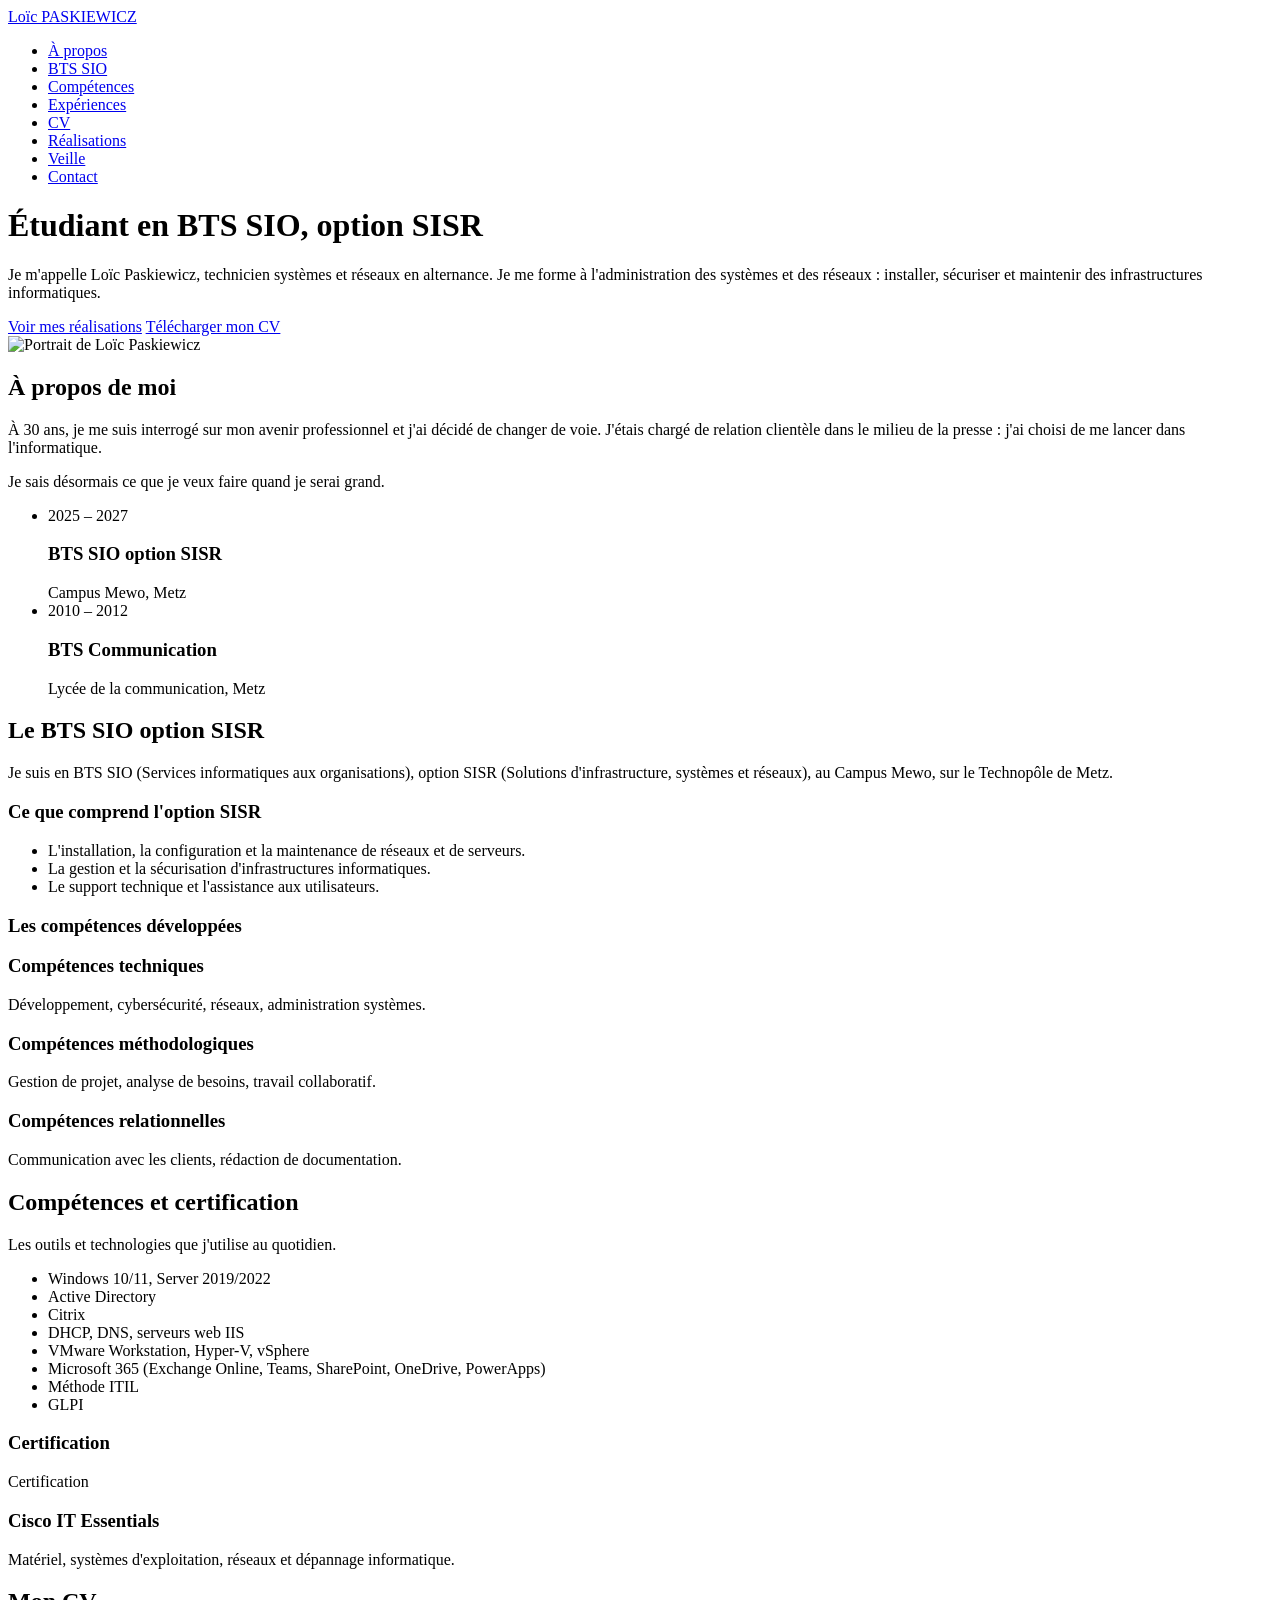
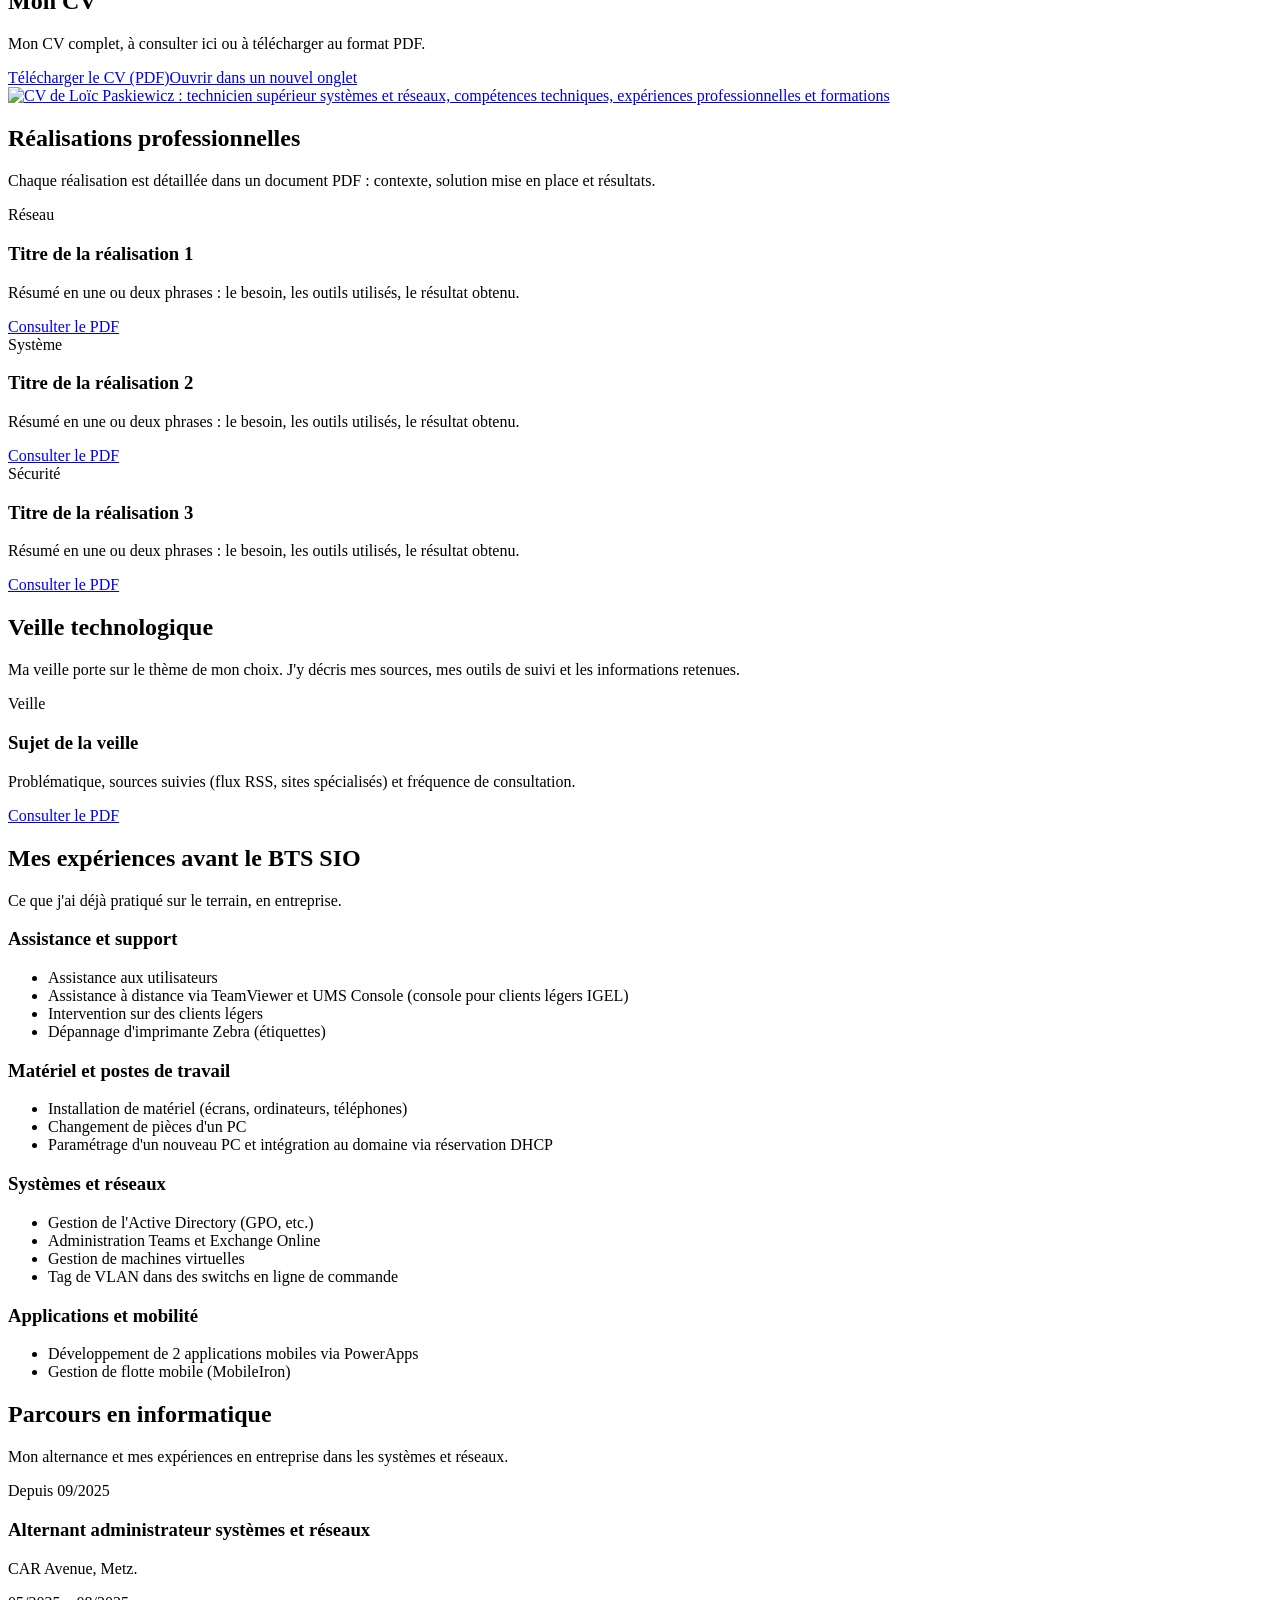
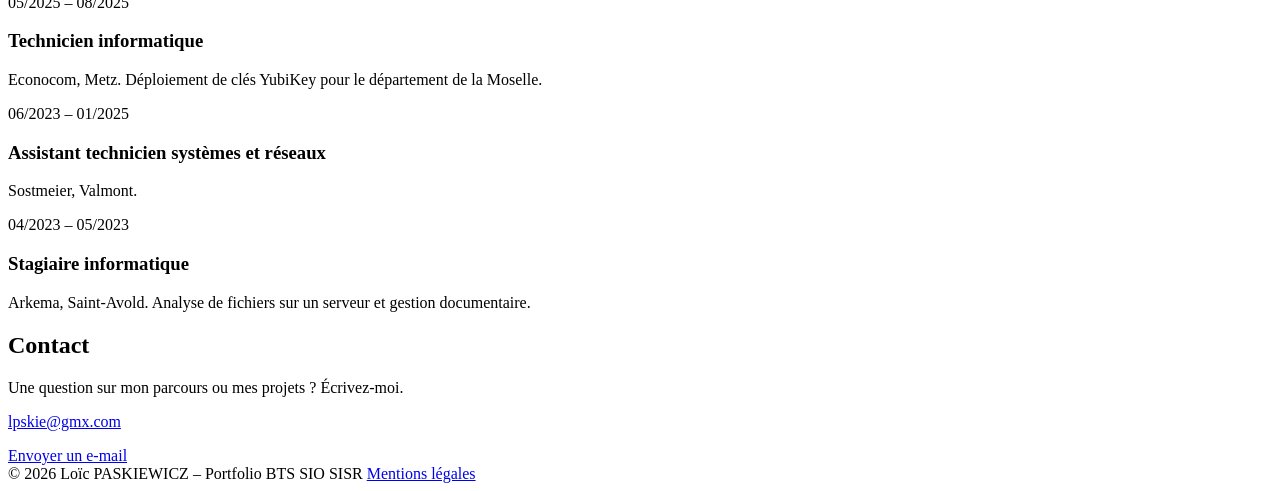
==== index.html @ e388e616 "Add files via upload" ====
<!DOCTYPE html>
<html lang="fr">
<head>
<meta charset="utf-8">
<meta name="viewport" content="width=device-width, initial-scale=1">
<title>Loïc PASKIEWICZ – Portfolio BTS SIO option SISR</title>
<meta name="description" content="Portfolio de Loïc PASKIEWICZ, étudiant en BTS SIO option SISR : réalisations, veille technologique et stages.">
<link rel="stylesheet" href="style.css">
</head>
<body>
<header>
  <div class="wrap">
    <a class="brand" href="#accueil">Loïc PASKIEWICZ</a>
    <nav aria-label="Navigation principale">
      <ul>
        <li><a href="#apropos">À propos</a></li>
        <li><a href="#bts">BTS SIO</a></li>
        <li><a href="#competences">Compétences</a></li>
        <li><a href="#avant-bts">Expériences</a></li>
        <li><a href="#cv">CV</a></li>
        <li><a href="#realisations">Réalisations</a></li>
        <li><a href="#veille">Veille</a></li>
        
        <li><a href="#contact">Contact</a></li>
      </ul>
    </nav>
  </div>
</header>

<main>
<div class="hero" id="accueil">
  <div class="wrap">
    <div>
      <h1>Étudiant en BTS SIO, option SISR</h1>
      <p class="lead">Je m'appelle Loïc Paskiewicz, technicien systèmes et réseaux en alternance. Je me forme à l'administration des systèmes et des réseaux : installer, sécuriser et maintenir des infrastructures informatiques.</p>
      <div class="btns">
        <a class="btn" href="#realisations">Voir mes réalisations</a>
        <a class="btn alt" href="docs/cv.pdf" download>Télécharger mon CV</a>
      </div>
    </div>
    <img class="photo" src="img/photo.jpg" alt="Portrait de Loïc Paskiewicz" width="700" height="620">
  </div>
</div>

<section id="apropos">
  <div class="wrap">
    <h2>À propos de moi</h2>
    <div class="about">
      <p class="prose">À 30 ans, je me suis interrogé sur mon avenir professionnel et j'ai décidé de changer de voie. J'étais chargé de relation clientèle dans le milieu de la presse : j'ai choisi de me lancer dans l'informatique.</p>
      <p class="prose">Je sais désormais ce que je veux faire quand je serai grand.</p>
    </div>
    <ul class="timeline">
      <li><time>2025 – 2027</time><h3>BTS SIO option SISR</h3>Campus Mewo, Metz</li>
      <li><time>2010 – 2012</time><h3>BTS Communication</h3>Lycée de la communication, Metz</li>
    </ul>
  </div>
</section>

<section id="bts">
  <div class="wrap">
    <h2>Le BTS SIO option SISR</h2>
    <p class="intro">Je suis en BTS SIO (Services informatiques aux organisations), option SISR (Solutions d'infrastructure, systèmes et réseaux), au Campus Mewo, sur le Technopôle de Metz.</p>
    <h3 class="sub">Ce que comprend l'option SISR</h3>
    <ul class="checks">
      <li>L'installation, la configuration et la maintenance de réseaux et de serveurs.</li>
      <li>La gestion et la sécurisation d'infrastructures informatiques.</li>
      <li>Le support technique et l'assistance aux utilisateurs.</li>
    </ul>
    <h3 class="sub">Les compétences développées</h3>
    <div class="grid">
      <article class="card"><h3>Compétences techniques</h3><p>Développement, cybersécurité, réseaux, administration systèmes.</p></article>
      <article class="card"><h3>Compétences méthodologiques</h3><p>Gestion de projet, analyse de besoins, travail collaboratif.</p></article>
      <article class="card"><h3>Compétences relationnelles</h3><p>Communication avec les clients, rédaction de documentation.</p></article>
    </div>
  </div>
</section>

<section id="competences">
  <div class="wrap">
    <h2>Compétences et certification</h2>
    <p class="intro">Les outils et technologies que j'utilise au quotidien.</p>
    <ul class="skills">
      <li>Windows 10/11, Server 2019/2022</li>
      <li>Active Directory</li>
      <li>Citrix</li>
      <li>DHCP, DNS, serveurs web IIS</li>
      <li>VMware Workstation, Hyper-V, vSphere</li>
      <li>Microsoft 365 (Exchange Online, Teams, SharePoint, OneDrive, PowerApps)</li>
      <li>Méthode ITIL</li>
      <li>GLPI</li>
    </ul>
    <h3 class="sub">Certification</h3>
    <div class="grid"><article class="card"><span class="tag">Certification</span><h3>Cisco IT Essentials</h3><p>Matériel, systèmes d'exploitation, réseaux et dépannage informatique.</p></article></div>
  </div>
</section>

<section id="cv">
  <div class="wrap">
    <h2>Mon CV</h2>
    <p class="intro">Mon CV complet, à consulter ici ou à télécharger au format PDF.</p>
    <div class="btns cvbtn"><a class="btn" href="docs/cv.pdf" download>Télécharger le CV (PDF)</a><a class="btn alt" href="docs/cv.pdf" target="_blank" rel="noopener">Ouvrir dans un nouvel onglet</a></div>
    <a href="docs/cv.pdf" target="_blank" rel="noopener"><img class="cv" src="img/cv.png" alt="CV de Loïc Paskiewicz : technicien supérieur systèmes et réseaux, compétences techniques, expériences professionnelles et formations" width="1075" height="1520" loading="lazy"></a>
  </div>
</section>

<section id="realisations">
  <div class="wrap">
    <h2>Réalisations professionnelles</h2>
    <p class="intro">Chaque réalisation est détaillée dans un document PDF : contexte, solution mise en place et résultats.</p>
    <div class="grid">
      <!-- Dupliquez un bloc <article> par PDF. Placez le fichier dans le dossier docs/ -->
      <article class="card">
        <span class="tag">Réseau</span>
        <h3>Titre de la réalisation 1</h3>
        <p>Résumé en une ou deux phrases : le besoin, les outils utilisés, le résultat obtenu.</p>
        <a class="more" href="docs/realisation-1.pdf">Consulter le PDF</a>
      </article>
      <article class="card">
        <span class="tag">Système</span>
        <h3>Titre de la réalisation 2</h3>
        <p>Résumé en une ou deux phrases : le besoin, les outils utilisés, le résultat obtenu.</p>
        <a class="more" href="docs/realisation-2.pdf">Consulter le PDF</a>
      </article>
      <article class="card">
        <span class="tag">Sécurité</span>
        <h3>Titre de la réalisation 3</h3>
        <p>Résumé en une ou deux phrases : le besoin, les outils utilisés, le résultat obtenu.</p>
        <a class="more" href="docs/realisation-3.pdf">Consulter le PDF</a>
      </article>
    </div>
  </div>
</section>

<section id="veille">
  <div class="wrap">
    <h2>Veille technologique</h2>
    <p class="intro">Ma veille porte sur le thème de mon choix. J'y décris mes sources, mes outils de suivi et les informations retenues.</p>
    <div class="grid">
      <article class="card">
        <span class="tag">Veille</span>
        <h3>Sujet de la veille</h3>
        <p>Problématique, sources suivies (flux RSS, sites spécialisés) et fréquence de consultation.</p>
        <a class="more" href="docs/veille.pdf">Consulter le PDF</a>
      </article>
    </div>
  </div>
</section>

<section id="avant-bts">
  <div class="wrap">
    <h2>Mes expériences avant le BTS SIO</h2>
    <p class="intro">Ce que j'ai déjà pratiqué sur le terrain, en entreprise.</p>
    <div class="grid">
      <article class="card"><h3>Assistance et support</h3><ul class="plain">
        <li>Assistance aux utilisateurs</li>
        <li>Assistance à distance via TeamViewer et UMS Console (console pour clients légers IGEL)</li>
        <li>Intervention sur des clients légers</li>
        <li>Dépannage d'imprimante Zebra (étiquettes)</li></ul></article>
      <article class="card"><h3>Matériel et postes de travail</h3><ul class="plain">
        <li>Installation de matériel (écrans, ordinateurs, téléphones)</li>
        <li>Changement de pièces d'un PC</li>
        <li>Paramétrage d'un nouveau PC et intégration au domaine via réservation DHCP</li></ul></article>
      <article class="card"><h3>Systèmes et réseaux</h3><ul class="plain">
        <li>Gestion de l'Active Directory (GPO, etc.)</li>
        <li>Administration Teams et Exchange Online</li>
        <li>Gestion de machines virtuelles</li>
        <li>Tag de VLAN dans des switchs en ligne de commande</li></ul></article>
      <article class="card"><h3>Applications et mobilité</h3><ul class="plain">
        <li>Développement de 2 applications mobiles via PowerApps</li>
        <li>Gestion de flotte mobile (MobileIron)</li></ul></article>
    </div>
  </div>
</section>

<section id="stages">
  <div class="wrap">
    <h2>Parcours en informatique</h2>
    <p class="intro">Mon alternance et mes expériences en entreprise dans les systèmes et réseaux.</p>
    <div class="grid">
      <article class="card"><span class="tag">Depuis 09/2025</span><h3>Alternant administrateur systèmes et réseaux</h3><p>CAR Avenue, Metz.</p></article>
      <article class="card"><span class="tag">05/2025 – 08/2025</span><h3>Technicien informatique</h3><p>Econocom, Metz. Déploiement de clés YubiKey pour le département de la Moselle.</p></article>
      <article class="card"><span class="tag">06/2023 – 01/2025</span><h3>Assistant technicien systèmes et réseaux</h3><p>Sostmeier, Valmont.</p></article>
      <article class="card"><span class="tag">04/2023 – 05/2023</span><h3>Stagiaire informatique</h3><p>Arkema, Saint-Avold. Analyse de fichiers sur un serveur et gestion documentaire.</p></article>
    </div>
  </div>
</section>

<section id="contact">
  <div class="wrap">
    <h2>Contact</h2>
    <p class="intro">Une question sur mon parcours ou mes projets ? Écrivez-moi.</p>
    <p class="mail"><a href="mailto:lpskie@gmx.com">lpskie@gmx.com</a></p>
    <div class="btns">
      <a class="btn" href="mailto:lpskie@gmx.com?subject=Contact%20depuis%20votre%20portfolio">Envoyer un e-mail</a>
    </div>
  </div>
</section>
</main>

<footer>
  <div class="wrap">
    <span>© 2026 Loïc PASKIEWICZ – Portfolio BTS SIO SISR</span>
    <a href="mentions-legales.html">Mentions légales</a>
  </div>
</footer>
</body>
</html>
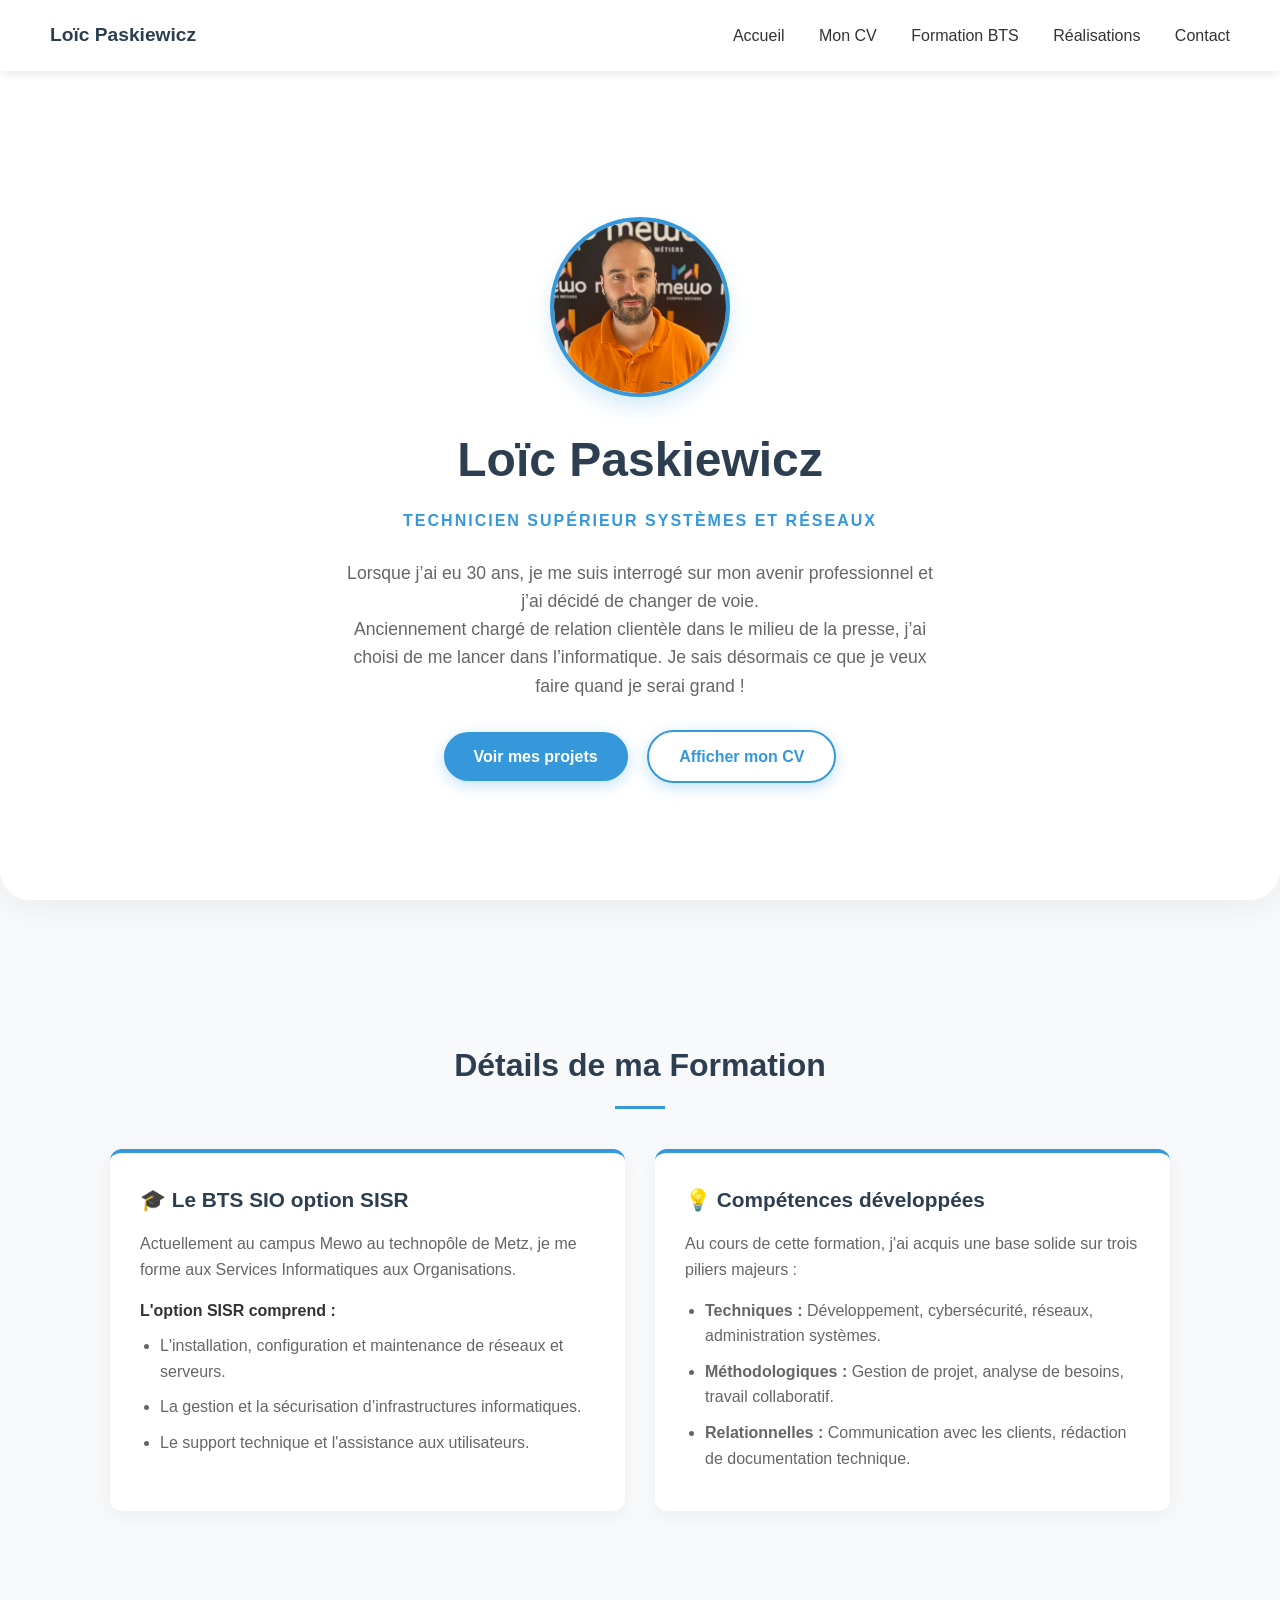
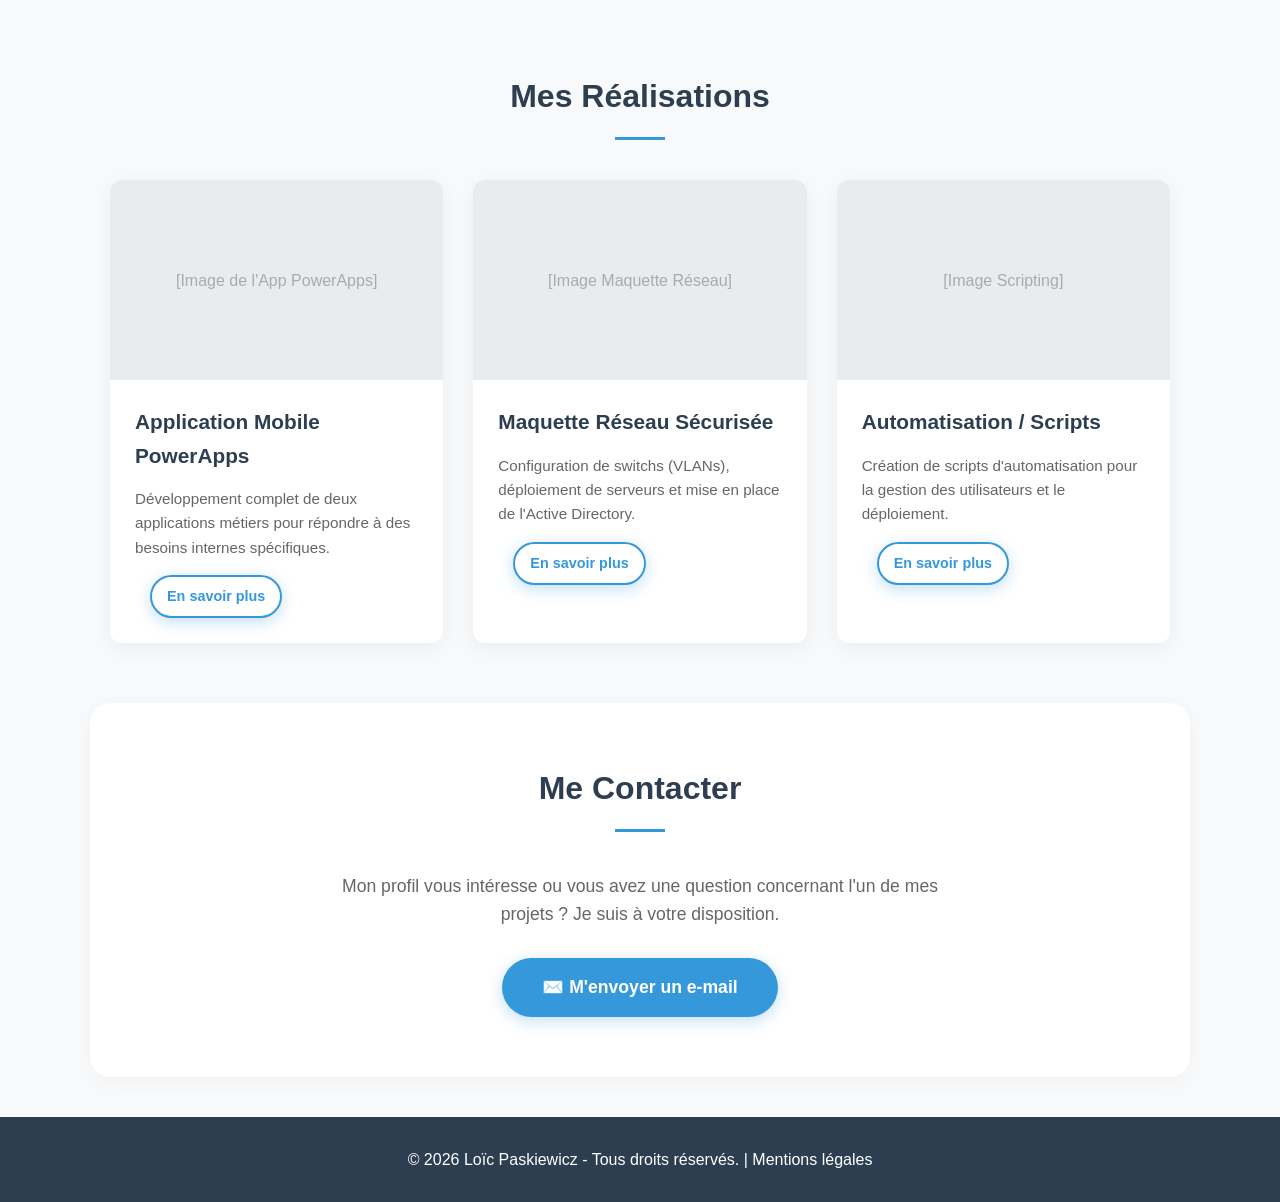
==== commit 8c183718: "Add files via upload" ====
--- a/index.html
+++ b/index.html
@@ -1,207 +1,199 @@
-<!DOCTYPE html>
-<html lang="fr">
-<head>
-<meta charset="utf-8">
-<meta name="viewport" content="width=device-width, initial-scale=1">
-<title>Loïc PASKIEWICZ – Portfolio BTS SIO option SISR</title>
-<meta name="description" content="Portfolio de Loïc PASKIEWICZ, étudiant en BTS SIO option SISR : réalisations, veille technologique et stages.">
-<link rel="stylesheet" href="style.css">
-</head>
-<body>
-<header>
-  <div class="wrap">
-    <a class="brand" href="#accueil">Loïc PASKIEWICZ</a>
-    <nav aria-label="Navigation principale">
-      <ul>
-        <li><a href="#apropos">À propos</a></li>
-        <li><a href="#bts">BTS SIO</a></li>
-        <li><a href="#competences">Compétences</a></li>
-        <li><a href="#avant-bts">Expériences</a></li>
-        <li><a href="#cv">CV</a></li>
-        <li><a href="#realisations">Réalisations</a></li>
-        <li><a href="#veille">Veille</a></li>
-        
-        <li><a href="#contact">Contact</a></li>
-      </ul>
-    </nav>
-  </div>
-</header>
-
-<main>
-<div class="hero" id="accueil">
-  <div class="wrap">
-    <div>
-      <h1>Étudiant en BTS SIO, option SISR</h1>
-      <p class="lead">Je m'appelle Loïc Paskiewicz, technicien systèmes et réseaux en alternance. Je me forme à l'administration des systèmes et des réseaux : installer, sécuriser et maintenir des infrastructures informatiques.</p>
-      <div class="btns">
-        <a class="btn" href="#realisations">Voir mes réalisations</a>
-        <a class="btn alt" href="docs/cv.pdf" download>Télécharger mon CV</a>
-      </div>
-    </div>
-    <img class="photo" src="img/photo.jpg" alt="Portrait de Loïc Paskiewicz" width="700" height="620">
-  </div>
-</div>
-
-<section id="apropos">
-  <div class="wrap">
-    <h2>À propos de moi</h2>
-    <div class="about">
-      <p class="prose">À 30 ans, je me suis interrogé sur mon avenir professionnel et j'ai décidé de changer de voie. J'étais chargé de relation clientèle dans le milieu de la presse : j'ai choisi de me lancer dans l'informatique.</p>
-      <p class="prose">Je sais désormais ce que je veux faire quand je serai grand.</p>
-    </div>
-    <ul class="timeline">
-      <li><time>2025 – 2027</time><h3>BTS SIO option SISR</h3>Campus Mewo, Metz</li>
-      <li><time>2010 – 2012</time><h3>BTS Communication</h3>Lycée de la communication, Metz</li>
-    </ul>
-  </div>
-</section>
-
-<section id="bts">
-  <div class="wrap">
-    <h2>Le BTS SIO option SISR</h2>
-    <p class="intro">Je suis en BTS SIO (Services informatiques aux organisations), option SISR (Solutions d'infrastructure, systèmes et réseaux), au Campus Mewo, sur le Technopôle de Metz.</p>
-    <h3 class="sub">Ce que comprend l'option SISR</h3>
-    <ul class="checks">
-      <li>L'installation, la configuration et la maintenance de réseaux et de serveurs.</li>
-      <li>La gestion et la sécurisation d'infrastructures informatiques.</li>
-      <li>Le support technique et l'assistance aux utilisateurs.</li>
-    </ul>
-    <h3 class="sub">Les compétences développées</h3>
-    <div class="grid">
-      <article class="card"><h3>Compétences techniques</h3><p>Développement, cybersécurité, réseaux, administration systèmes.</p></article>
-      <article class="card"><h3>Compétences méthodologiques</h3><p>Gestion de projet, analyse de besoins, travail collaboratif.</p></article>
-      <article class="card"><h3>Compétences relationnelles</h3><p>Communication avec les clients, rédaction de documentation.</p></article>
-    </div>
-  </div>
-</section>
-
-<section id="competences">
-  <div class="wrap">
-    <h2>Compétences et certification</h2>
-    <p class="intro">Les outils et technologies que j'utilise au quotidien.</p>
-    <ul class="skills">
-      <li>Windows 10/11, Server 2019/2022</li>
-      <li>Active Directory</li>
-      <li>Citrix</li>
-      <li>DHCP, DNS, serveurs web IIS</li>
-      <li>VMware Workstation, Hyper-V, vSphere</li>
-      <li>Microsoft 365 (Exchange Online, Teams, SharePoint, OneDrive, PowerApps)</li>
-      <li>Méthode ITIL</li>
-      <li>GLPI</li>
-    </ul>
-    <h3 class="sub">Certification</h3>
-    <div class="grid"><article class="card"><span class="tag">Certification</span><h3>Cisco IT Essentials</h3><p>Matériel, systèmes d'exploitation, réseaux et dépannage informatique.</p></article></div>
-  </div>
-</section>
-
-<section id="cv">
-  <div class="wrap">
-    <h2>Mon CV</h2>
-    <p class="intro">Mon CV complet, à consulter ici ou à télécharger au format PDF.</p>
-    <div class="btns cvbtn"><a class="btn" href="docs/cv.pdf" download>Télécharger le CV (PDF)</a><a class="btn alt" href="docs/cv.pdf" target="_blank" rel="noopener">Ouvrir dans un nouvel onglet</a></div>
-    <a href="docs/cv.pdf" target="_blank" rel="noopener"><img class="cv" src="img/cv.png" alt="CV de Loïc Paskiewicz : technicien supérieur systèmes et réseaux, compétences techniques, expériences professionnelles et formations" width="1075" height="1520" loading="lazy"></a>
-  </div>
-</section>
-
-<section id="realisations">
-  <div class="wrap">
-    <h2>Réalisations professionnelles</h2>
-    <p class="intro">Chaque réalisation est détaillée dans un document PDF : contexte, solution mise en place et résultats.</p>
-    <div class="grid">
-      <!-- Dupliquez un bloc <article> par PDF. Placez le fichier dans le dossier docs/ -->
-      <article class="card">
-        <span class="tag">Réseau</span>
-        <h3>Titre de la réalisation 1</h3>
-        <p>Résumé en une ou deux phrases : le besoin, les outils utilisés, le résultat obtenu.</p>
-        <a class="more" href="docs/realisation-1.pdf">Consulter le PDF</a>
-      </article>
-      <article class="card">
-        <span class="tag">Système</span>
-        <h3>Titre de la réalisation 2</h3>
-        <p>Résumé en une ou deux phrases : le besoin, les outils utilisés, le résultat obtenu.</p>
-        <a class="more" href="docs/realisation-2.pdf">Consulter le PDF</a>
-      </article>
-      <article class="card">
-        <span class="tag">Sécurité</span>
-        <h3>Titre de la réalisation 3</h3>
-        <p>Résumé en une ou deux phrases : le besoin, les outils utilisés, le résultat obtenu.</p>
-        <a class="more" href="docs/realisation-3.pdf">Consulter le PDF</a>
-      </article>
-    </div>
-  </div>
-</section>
-
-<section id="veille">
-  <div class="wrap">
-    <h2>Veille technologique</h2>
-    <p class="intro">Ma veille porte sur le thème de mon choix. J'y décris mes sources, mes outils de suivi et les informations retenues.</p>
-    <div class="grid">
-      <article class="card">
-        <span class="tag">Veille</span>
-        <h3>Sujet de la veille</h3>
-        <p>Problématique, sources suivies (flux RSS, sites spécialisés) et fréquence de consultation.</p>
-        <a class="more" href="docs/veille.pdf">Consulter le PDF</a>
-      </article>
-    </div>
-  </div>
-</section>
-
-<section id="avant-bts">
-  <div class="wrap">
-    <h2>Mes expériences avant le BTS SIO</h2>
-    <p class="intro">Ce que j'ai déjà pratiqué sur le terrain, en entreprise.</p>
-    <div class="grid">
-      <article class="card"><h3>Assistance et support</h3><ul class="plain">
-        <li>Assistance aux utilisateurs</li>
-        <li>Assistance à distance via TeamViewer et UMS Console (console pour clients légers IGEL)</li>
-        <li>Intervention sur des clients légers</li>
-        <li>Dépannage d'imprimante Zebra (étiquettes)</li></ul></article>
-      <article class="card"><h3>Matériel et postes de travail</h3><ul class="plain">
-        <li>Installation de matériel (écrans, ordinateurs, téléphones)</li>
-        <li>Changement de pièces d'un PC</li>
-        <li>Paramétrage d'un nouveau PC et intégration au domaine via réservation DHCP</li></ul></article>
-      <article class="card"><h3>Systèmes et réseaux</h3><ul class="plain">
-        <li>Gestion de l'Active Directory (GPO, etc.)</li>
-        <li>Administration Teams et Exchange Online</li>
-        <li>Gestion de machines virtuelles</li>
-        <li>Tag de VLAN dans des switchs en ligne de commande</li></ul></article>
-      <article class="card"><h3>Applications et mobilité</h3><ul class="plain">
-        <li>Développement de 2 applications mobiles via PowerApps</li>
-        <li>Gestion de flotte mobile (MobileIron)</li></ul></article>
-    </div>
-  </div>
-</section>
-
-<section id="stages">
-  <div class="wrap">
-    <h2>Parcours en informatique</h2>
-    <p class="intro">Mon alternance et mes expériences en entreprise dans les systèmes et réseaux.</p>
-    <div class="grid">
-      <article class="card"><span class="tag">Depuis 09/2025</span><h3>Alternant administrateur systèmes et réseaux</h3><p>CAR Avenue, Metz.</p></article>
-      <article class="card"><span class="tag">05/2025 – 08/2025</span><h3>Technicien informatique</h3><p>Econocom, Metz. Déploiement de clés YubiKey pour le département de la Moselle.</p></article>
-      <article class="card"><span class="tag">06/2023 – 01/2025</span><h3>Assistant technicien systèmes et réseaux</h3><p>Sostmeier, Valmont.</p></article>
-      <article class="card"><span class="tag">04/2023 – 05/2023</span><h3>Stagiaire informatique</h3><p>Arkema, Saint-Avold. Analyse de fichiers sur un serveur et gestion documentaire.</p></article>
-    </div>
-  </div>
-</section>
-
-<section id="contact">
-  <div class="wrap">
-    <h2>Contact</h2>
-    <p class="intro">Une question sur mon parcours ou mes projets ? Écrivez-moi.</p>
-    <p class="mail"><a href="mailto:lpskie@gmx.com">lpskie@gmx.com</a></p>
-    <div class="btns">
-      <a class="btn" href="mailto:lpskie@gmx.com?subject=Contact%20depuis%20votre%20portfolio">Envoyer un e-mail</a>
-    </div>
-  </div>
-</section>
-</main>
-
-<footer>
-  <div class="wrap">
-    <span>© 2026 Loïc PASKIEWICZ – Portfolio BTS SIO SISR</span>
-    <a href="mentions-legales.html">Mentions légales</a>
-  </div>
-</footer>
-</body>
-</html>
+<!DOCTYPE html>
+<html lang="fr">
+<head>
+    <meta charset="UTF-8">
+    <meta name="viewport" content="width=device-width, initial-scale=1.0">
+    <title>Portfolio - Loïc Paskiewicz | BTS SIO SISR</title>
+    <style>
+        :root {
+            --primary-color: #2c3e50;
+            --accent-color: #3498db;
+            --accent-hover: #2980b9;
+            --bg-color: #f8f9fa;
+            --section-bg: #ffffff;
+            --text-color: #333333;
+            --text-light: #666666;
+        }
+
+        * {
+            margin: 0;
+            padding: 0;
+            box-sizing: border-box;
+            scroll-behavior: smooth;
+        }
+
+        body {
+            font-family: 'Segoe UI', Tahoma, Geneva, Verdana, sans-serif;
+            background-color: var(--bg-color);
+            color: var(--text-color);
+            line-height: 1.6;
+        }
+
+        /* Navigation */
+        nav {
+            background-color: white;
+            box-shadow: 0 2px 10px rgba(0,0,0,0.1);
+            position: fixed;
+            width: 100%;
+            top: 0;
+            z-index: 1000;
+            display: flex;
+            justify-content: space-between;
+            padding: 20px 50px;
+            align-items: center;
+        }
+
+        .logo { font-weight: bold; font-size: 1.2rem; color: var(--primary-color); }
+        .nav-links a { text-decoration: none; color: var(--text-color); margin-left: 30px; font-weight: 500; transition: color 0.3s; }
+        .nav-links a:hover { color: var(--accent-color); }
+
+        /* Sections */
+        section { padding: 100px 20px 60px; max-width: 1100px; margin: 0 auto; }
+        .section-title { color: var(--primary-color); font-size: 2rem; text-align: center; margin-bottom: 40px; position: relative; }
+        .section-title::after { content: ''; display: block; width: 50px; height: 3px; background: var(--accent-color); margin: 15px auto 0; }
+
+        /* Hero */
+        .hero { display: flex; align-items: center; justify-content: center; min-height: 100vh; text-align: center; flex-direction: column; background-color: var(--section-bg); border-radius: 0 0 30px 30px; box-shadow: 0 10px 30px rgba(0,0,0,0.05); margin-bottom: 40px; padding-top: 100px; }
+        .profile-photo { width: 180px; height: 180px; border-radius: 50%; object-fit: cover; border: 4px solid var(--accent-color); box-shadow: 0 10px 20px rgba(52, 152, 219, 0.2); margin-bottom: 25px; }
+        .hero h1 { font-size: 3rem; color: var(--primary-color); margin-bottom: 10px; }
+        .hero-subtitle { color: var(--accent-color); font-weight: bold; text-transform: uppercase; letter-spacing: 2px; margin-bottom: 25px; }
+        .intro-text { max-width: 600px; color: var(--text-light); font-size: 1.1rem; margin-bottom: 30px; }
+
+        /* Boutons */
+        .btn { display: inline-block; background-color: var(--accent-color); color: white; padding: 12px 30px; text-decoration: none; border-radius: 50px; font-weight: bold; transition: all 0.3s ease; box-shadow: 0 4px 15px rgba(52, 152, 219, 0.3); border: none; cursor: pointer; }
+        .btn:hover { background-color: var(--accent-hover); transform: translateY(-2px); }
+        .btn-outline { background-color: transparent; color: var(--accent-color); border: 2px solid var(--accent-color); margin-left: 15px; }
+        .btn-outline:hover { background-color: var(--accent-color); color: white; }
+        .btn-large { padding: 15px 40px; font-size: 1.1rem; }
+
+        /* Grilles & Cartes */
+        .info-grid, .projects-grid { display: grid; grid-template-columns: repeat(auto-fit, minmax(300px, 1fr)); gap: 30px; }
+        .card, .project-card { background: white; padding: 30px; border-radius: 12px; box-shadow: 0 5px 20px rgba(0,0,0,0.05); }
+        .card { border-top: 4px solid var(--accent-color); }
+        .card h3, .project-content h4 { color: var(--primary-color); margin-bottom: 15px; font-size: 1.3rem; }
+        .card ul { padding-left: 20px; color: var(--text-light); }
+        .card li { margin-bottom: 10px; }
+        .project-card { padding: 0; overflow: hidden; transition: transform 0.3s; }
+        .project-card:hover { transform: translateY(-5px); }
+        .project-img { width: 100%; height: 200px; background-color: #e9ecef; display: flex; align-items: center; justify-content: center; color: #aaa; }
+        .project-content { padding: 25px; }
+        .project-content p { color: var(--text-light); font-size: 0.95rem; margin-bottom: 15px; }
+
+        /* Contact Section */
+        #contact {
+            text-align: center;
+            background-color: var(--section-bg);
+            border-radius: 20px;
+            box-shadow: 0 5px 20px rgba(0,0,0,0.03);
+            margin-bottom: 40px;
+            padding: 60px 20px;
+        }
+
+        footer { background-color: var(--primary-color); color: white; text-align: center; padding: 30px 20px; margin-top: 20px; }
+
+        @media (max-width: 768px) {
+            nav { flex-direction: column; padding: 15px; }
+            .nav-links { margin-top: 15px; display: flex; flex-wrap: wrap; justify-content: center; gap: 10px; }
+            .nav-links a { margin: 0 5px; font-size: 0.9rem; }
+            .hero h1 { font-size: 2.2rem; }
+            .btn-outline { margin-left: 0; margin-top: 15px; }
+        }
+    </style>
+</head>
+<body>
+
+    <nav>
+        <div class="logo">Loïc Paskiewicz</div>
+        <div class="nav-links">
+            <a href="#accueil">Accueil</a>
+            <a href="cv.html">Mon CV</a>
+            <a href="#formation">Formation BTS</a>
+            <a href="#realisations">Réalisations</a>
+            <a href="#contact">Contact</a>
+        </div>
+    </nav>
+
+    <header id="accueil" class="hero">
+        <img src="moi mewo.jpg" alt="Loïc Paskiewicz" class="profile-photo">
+        <h1>Loïc Paskiewicz</h1>
+        <div class="hero-subtitle">Technicien Supérieur Systèmes et Réseaux</div>
+        <div class="intro-text">
+            <p>Lorsque j’ai eu 30 ans, je me suis interrogé sur mon avenir professionnel et j’ai décidé de changer de voie.</p>
+            <p>Anciennement chargé de relation clientèle dans le milieu de la presse, j’ai choisi de me lancer dans l’informatique. Je sais désormais ce que je veux faire quand je serai grand !</p>
+        </div>
+        <div>
+            <a href="#realisations" class="btn">Voir mes projets</a>
+            <a href="cv.html" class="btn btn-outline">Afficher mon CV</a>
+        </div>
+    </header>
+
+    <section id="formation">
+        <h2 class="section-title">Détails de ma Formation</h2>
+        <div class="info-grid">
+            <div class="card">
+                <h3>🎓 Le BTS SIO option SISR</h3>
+                <p style="margin-bottom: 15px; color: var(--text-light);">Actuellement au campus Mewo au technopôle de Metz, je me forme aux Services Informatiques aux Organisations.</p>
+                <strong>L'option SISR comprend :</strong>
+                <ul style="margin-top: 10px;">
+                    <li>L'installation, configuration et maintenance de réseaux et serveurs.</li>
+                    <li>La gestion et la sécurisation d’infrastructures informatiques.</li>
+                    <li>Le support technique et l'assistance aux utilisateurs.</li>
+                </ul>
+            </div>
+            <div class="card">
+                <h3>💡 Compétences développées</h3>
+                <p style="margin-bottom: 15px; color: var(--text-light);">Au cours de cette formation, j'ai acquis une base solide sur trois piliers majeurs :</p>
+                <ul style="margin-top: 10px;">
+                    <li><strong>Techniques :</strong> Développement, cybersécurité, réseaux, administration systèmes.</li>
+                    <li><strong>Méthodologiques :</strong> Gestion de projet, analyse de besoins, travail collaboratif.</li>
+                    <li><strong>Relationnelles :</strong> Communication avec les clients, rédaction de documentation technique.</li>
+                </ul>
+            </div>
+        </div>
+    </section>
+
+    <section id="realisations">
+        <h2 class="section-title">Mes Réalisations</h2>
+        <div class="projects-grid">
+            <div class="project-card">
+                <div class="project-img">[Image de l'App PowerApps]</div>
+                <div class="project-content">
+                    <h4>Application Mobile PowerApps</h4>
+                    <p>Développement complet de deux applications métiers pour répondre à des besoins internes spécifiques.</p>
+                    <a href="#" class="btn btn-outline" style="padding: 8px 15px; font-size: 0.9rem;">En savoir plus</a>
+                </div>
+            </div>
+            <div class="project-card">
+                <div class="project-img">[Image Maquette Réseau]</div>
+                <div class="project-content">
+                    <h4>Maquette Réseau Sécurisée</h4>
+                    <p>Configuration de switchs (VLANs), déploiement de serveurs et mise en place de l'Active Directory.</p>
+                    <a href="#" class="btn btn-outline" style="padding: 8px 15px; font-size: 0.9rem;">En savoir plus</a>
+                </div>
+            </div>
+            <div class="project-card">
+                <div class="project-img">[Image Scripting]</div>
+                <div class="project-content">
+                    <h4>Automatisation / Scripts</h4>
+                    <p>Création de scripts d'automatisation pour la gestion des utilisateurs et le déploiement.</p>
+                    <a href="#" class="btn btn-outline" style="padding: 8px 15px; font-size: 0.9rem;">En savoir plus</a>
+                </div>
+            </div>
+        </div>
+    </section>
+
+    <section id="contact">
+        <h2 class="section-title">Me Contacter</h2>
+        <p style="margin-bottom: 30px; color: var(--text-light); font-size: 1.1rem; max-width: 600px; margin-left: auto; margin-right: auto;">
+            Mon profil vous intéresse ou vous avez une question concernant l'un de mes projets ? Je suis à votre disposition.
+        </p>
+        <!-- Bouton mailto -->
+        <a href="mailto:lpskie@gmx.com" class="btn btn-large">✉️ M'envoyer un e-mail</a>
+    </section>
+
+    <footer>
+        <p>© 2026 Loïc Paskiewicz - Tous droits réservés. | Mentions légales</p>
+    </footer>
+
+</body>
+</html>
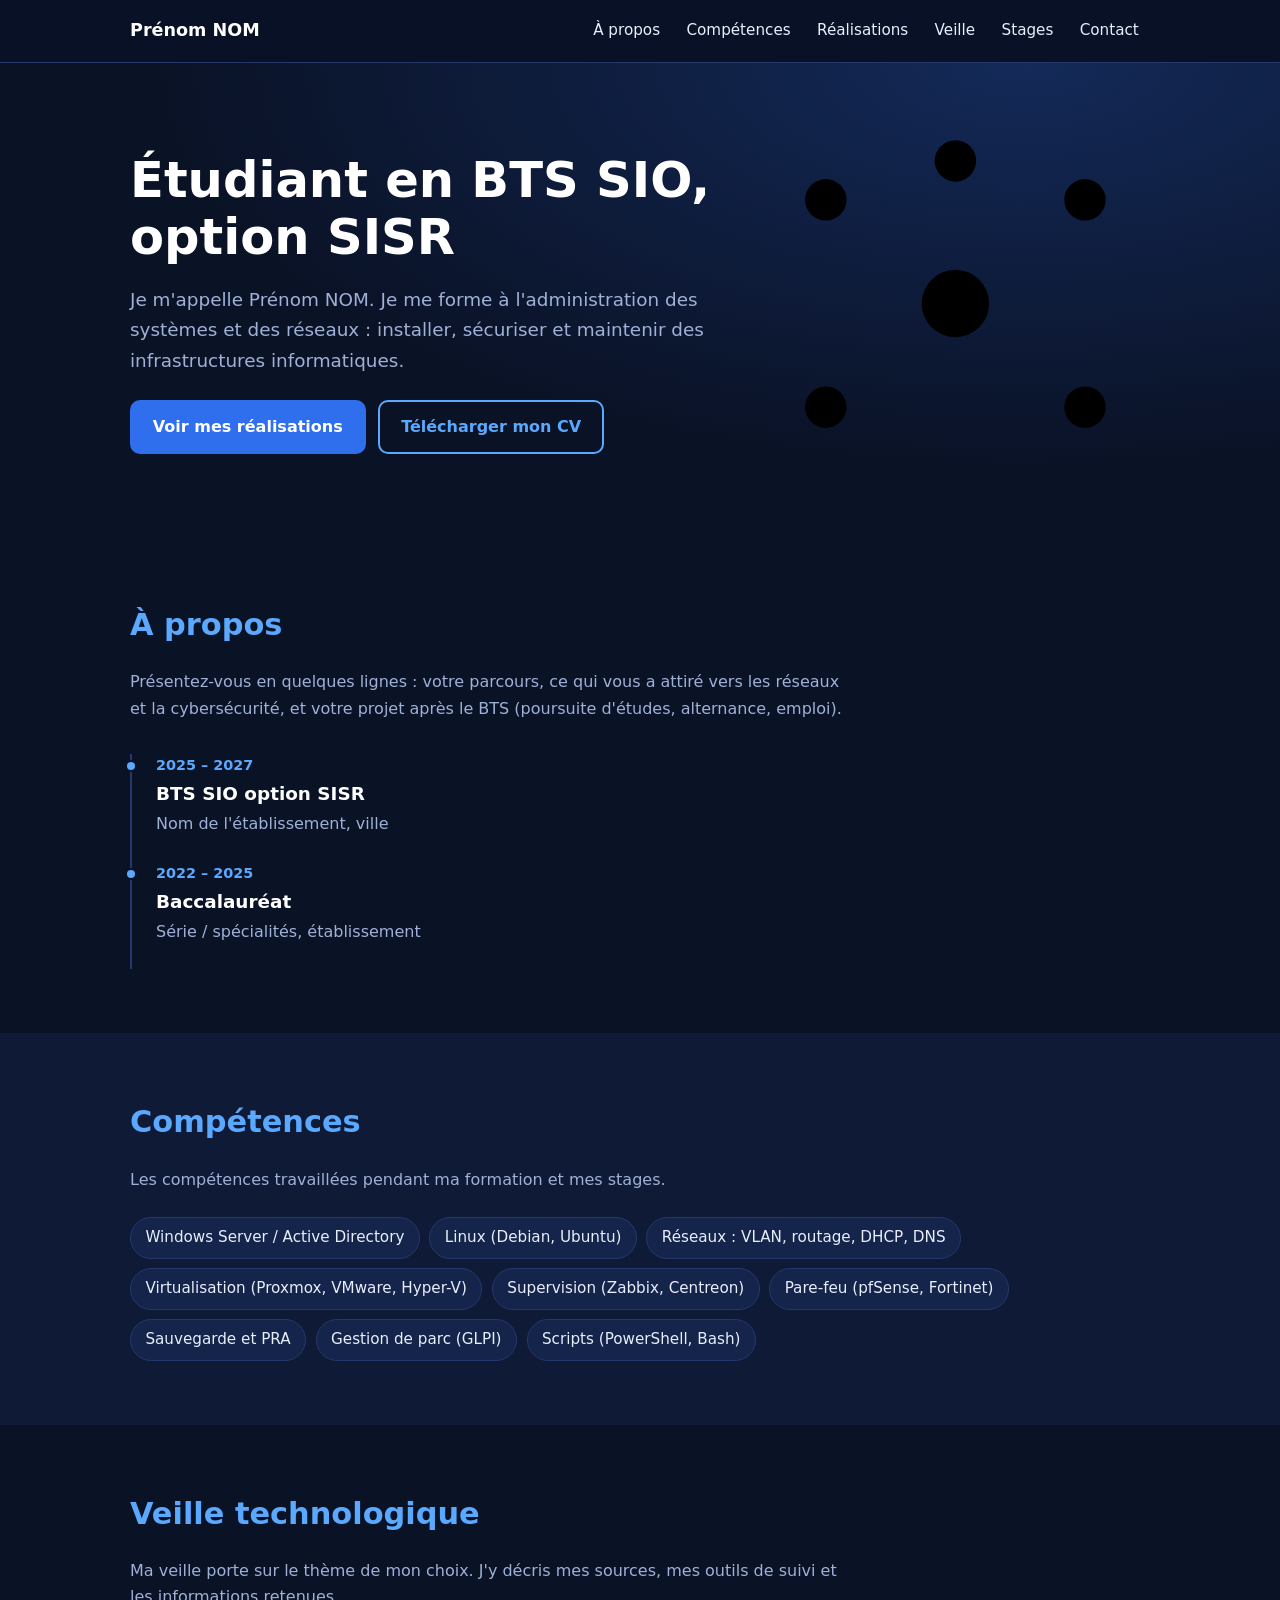
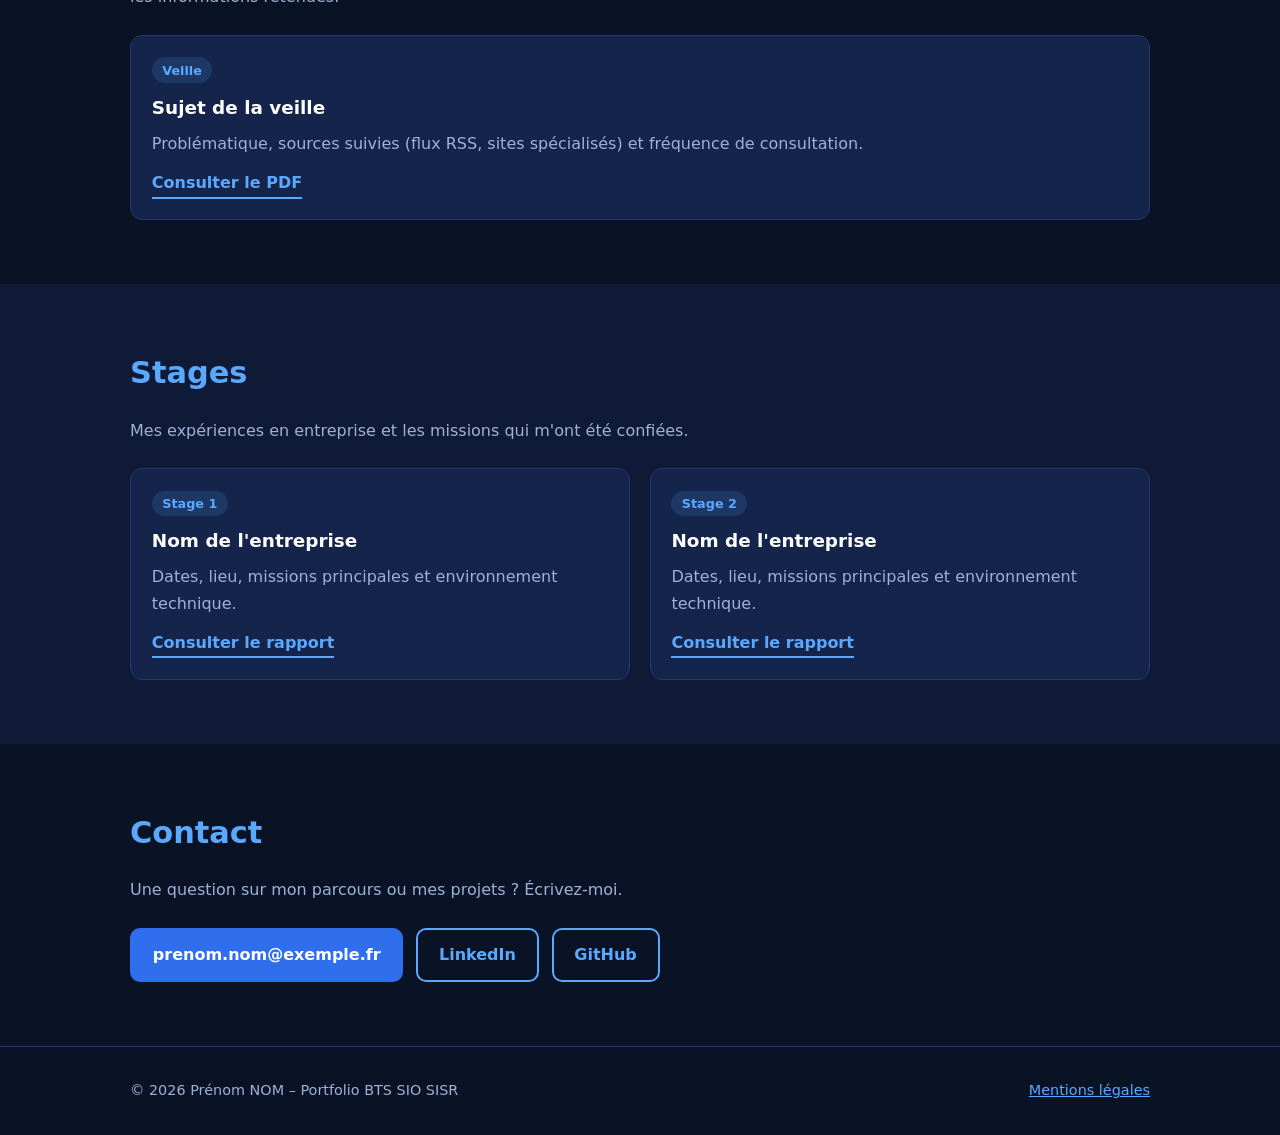
==== commit ceef6c1f: "Add files via upload" ====
--- a/index.html
+++ b/index.html
@@ -1,199 +1,136 @@
-<!DOCTYPE html>
-<html lang="fr">
-<head>
-    <meta charset="UTF-8">
-    <meta name="viewport" content="width=device-width, initial-scale=1.0">
-    <title>Portfolio - Loïc Paskiewicz | BTS SIO SISR</title>
-    <style>
-        :root {
-            --primary-color: #2c3e50;
-            --accent-color: #3498db;
-            --accent-hover: #2980b9;
-            --bg-color: #f8f9fa;
-            --section-bg: #ffffff;
-            --text-color: #333333;
-            --text-light: #666666;
-        }
-
-        * {
-            margin: 0;
-            padding: 0;
-            box-sizing: border-box;
-            scroll-behavior: smooth;
-        }
-
-        body {
-            font-family: 'Segoe UI', Tahoma, Geneva, Verdana, sans-serif;
-            background-color: var(--bg-color);
-            color: var(--text-color);
-            line-height: 1.6;
-        }
-
-        /* Navigation */
-        nav {
-            background-color: white;
-            box-shadow: 0 2px 10px rgba(0,0,0,0.1);
-            position: fixed;
-            width: 100%;
-            top: 0;
-            z-index: 1000;
-            display: flex;
-            justify-content: space-between;
-            padding: 20px 50px;
-            align-items: center;
-        }
-
-        .logo { font-weight: bold; font-size: 1.2rem; color: var(--primary-color); }
-        .nav-links a { text-decoration: none; color: var(--text-color); margin-left: 30px; font-weight: 500; transition: color 0.3s; }
-        .nav-links a:hover { color: var(--accent-color); }
-
-        /* Sections */
-        section { padding: 100px 20px 60px; max-width: 1100px; margin: 0 auto; }
-        .section-title { color: var(--primary-color); font-size: 2rem; text-align: center; margin-bottom: 40px; position: relative; }
-        .section-title::after { content: ''; display: block; width: 50px; height: 3px; background: var(--accent-color); margin: 15px auto 0; }
-
-        /* Hero */
-        .hero { display: flex; align-items: center; justify-content: center; min-height: 100vh; text-align: center; flex-direction: column; background-color: var(--section-bg); border-radius: 0 0 30px 30px; box-shadow: 0 10px 30px rgba(0,0,0,0.05); margin-bottom: 40px; padding-top: 100px; }
-        .profile-photo { width: 180px; height: 180px; border-radius: 50%; object-fit: cover; border: 4px solid var(--accent-color); box-shadow: 0 10px 20px rgba(52, 152, 219, 0.2); margin-bottom: 25px; }
-        .hero h1 { font-size: 3rem; color: var(--primary-color); margin-bottom: 10px; }
-        .hero-subtitle { color: var(--accent-color); font-weight: bold; text-transform: uppercase; letter-spacing: 2px; margin-bottom: 25px; }
-        .intro-text { max-width: 600px; color: var(--text-light); font-size: 1.1rem; margin-bottom: 30px; }
-
-        /* Boutons */
-        .btn { display: inline-block; background-color: var(--accent-color); color: white; padding: 12px 30px; text-decoration: none; border-radius: 50px; font-weight: bold; transition: all 0.3s ease; box-shadow: 0 4px 15px rgba(52, 152, 219, 0.3); border: none; cursor: pointer; }
-        .btn:hover { background-color: var(--accent-hover); transform: translateY(-2px); }
-        .btn-outline { background-color: transparent; color: var(--accent-color); border: 2px solid var(--accent-color); margin-left: 15px; }
-        .btn-outline:hover { background-color: var(--accent-color); color: white; }
-        .btn-large { padding: 15px 40px; font-size: 1.1rem; }
-
-        /* Grilles & Cartes */
-        .info-grid, .projects-grid { display: grid; grid-template-columns: repeat(auto-fit, minmax(300px, 1fr)); gap: 30px; }
-        .card, .project-card { background: white; padding: 30px; border-radius: 12px; box-shadow: 0 5px 20px rgba(0,0,0,0.05); }
-        .card { border-top: 4px solid var(--accent-color); }
-        .card h3, .project-content h4 { color: var(--primary-color); margin-bottom: 15px; font-size: 1.3rem; }
-        .card ul { padding-left: 20px; color: var(--text-light); }
-        .card li { margin-bottom: 10px; }
-        .project-card { padding: 0; overflow: hidden; transition: transform 0.3s; }
-        .project-card:hover { transform: translateY(-5px); }
-        .project-img { width: 100%; height: 200px; background-color: #e9ecef; display: flex; align-items: center; justify-content: center; color: #aaa; }
-        .project-content { padding: 25px; }
-        .project-content p { color: var(--text-light); font-size: 0.95rem; margin-bottom: 15px; }
-
-        /* Contact Section */
-        #contact {
-            text-align: center;
-            background-color: var(--section-bg);
-            border-radius: 20px;
-            box-shadow: 0 5px 20px rgba(0,0,0,0.03);
-            margin-bottom: 40px;
-            padding: 60px 20px;
-        }
-
-        footer { background-color: var(--primary-color); color: white; text-align: center; padding: 30px 20px; margin-top: 20px; }
-
-        @media (max-width: 768px) {
-            nav { flex-direction: column; padding: 15px; }
-            .nav-links { margin-top: 15px; display: flex; flex-wrap: wrap; justify-content: center; gap: 10px; }
-            .nav-links a { margin: 0 5px; font-size: 0.9rem; }
-            .hero h1 { font-size: 2.2rem; }
-            .btn-outline { margin-left: 0; margin-top: 15px; }
-        }
-    </style>
-</head>
-<body>
-
-    <nav>
-        <div class="logo">Loïc Paskiewicz</div>
-        <div class="nav-links">
-            <a href="#accueil">Accueil</a>
-            <a href="cv.html">Mon CV</a>
-            <a href="#formation">Formation BTS</a>
-            <a href="#realisations">Réalisations</a>
-            <a href="#contact">Contact</a>
-        </div>
-    </nav>
-
-    <header id="accueil" class="hero">
-        <img src="moi mewo.jpg" alt="Loïc Paskiewicz" class="profile-photo">
-        <h1>Loïc Paskiewicz</h1>
-        <div class="hero-subtitle">Technicien Supérieur Systèmes et Réseaux</div>
-        <div class="intro-text">
-            <p>Lorsque j’ai eu 30 ans, je me suis interrogé sur mon avenir professionnel et j’ai décidé de changer de voie.</p>
-            <p>Anciennement chargé de relation clientèle dans le milieu de la presse, j’ai choisi de me lancer dans l’informatique. Je sais désormais ce que je veux faire quand je serai grand !</p>
-        </div>
-        <div>
-            <a href="#realisations" class="btn">Voir mes projets</a>
-            <a href="cv.html" class="btn btn-outline">Afficher mon CV</a>
-        </div>
-    </header>
-
-    <section id="formation">
-        <h2 class="section-title">Détails de ma Formation</h2>
-        <div class="info-grid">
-            <div class="card">
-                <h3>🎓 Le BTS SIO option SISR</h3>
-                <p style="margin-bottom: 15px; color: var(--text-light);">Actuellement au campus Mewo au technopôle de Metz, je me forme aux Services Informatiques aux Organisations.</p>
-                <strong>L'option SISR comprend :</strong>
-                <ul style="margin-top: 10px;">
-                    <li>L'installation, configuration et maintenance de réseaux et serveurs.</li>
-                    <li>La gestion et la sécurisation d’infrastructures informatiques.</li>
-                    <li>Le support technique et l'assistance aux utilisateurs.</li>
-                </ul>
-            </div>
-            <div class="card">
-                <h3>💡 Compétences développées</h3>
-                <p style="margin-bottom: 15px; color: var(--text-light);">Au cours de cette formation, j'ai acquis une base solide sur trois piliers majeurs :</p>
-                <ul style="margin-top: 10px;">
-                    <li><strong>Techniques :</strong> Développement, cybersécurité, réseaux, administration systèmes.</li>
-                    <li><strong>Méthodologiques :</strong> Gestion de projet, analyse de besoins, travail collaboratif.</li>
-                    <li><strong>Relationnelles :</strong> Communication avec les clients, rédaction de documentation technique.</li>
-                </ul>
-            </div>
-        </div>
-    </section>
-
-    <section id="realisations">
-        <h2 class="section-title">Mes Réalisations</h2>
-        <div class="projects-grid">
-            <div class="project-card">
-                <div class="project-img">[Image de l'App PowerApps]</div>
-                <div class="project-content">
-                    <h4>Application Mobile PowerApps</h4>
-                    <p>Développement complet de deux applications métiers pour répondre à des besoins internes spécifiques.</p>
-                    <a href="#" class="btn btn-outline" style="padding: 8px 15px; font-size: 0.9rem;">En savoir plus</a>
-                </div>
-            </div>
-            <div class="project-card">
-                <div class="project-img">[Image Maquette Réseau]</div>
-                <div class="project-content">
-                    <h4>Maquette Réseau Sécurisée</h4>
-                    <p>Configuration de switchs (VLANs), déploiement de serveurs et mise en place de l'Active Directory.</p>
-                    <a href="#" class="btn btn-outline" style="padding: 8px 15px; font-size: 0.9rem;">En savoir plus</a>
-                </div>
-            </div>
-            <div class="project-card">
-                <div class="project-img">[Image Scripting]</div>
-                <div class="project-content">
-                    <h4>Automatisation / Scripts</h4>
-                    <p>Création de scripts d'automatisation pour la gestion des utilisateurs et le déploiement.</p>
-                    <a href="#" class="btn btn-outline" style="padding: 8px 15px; font-size: 0.9rem;">En savoir plus</a>
-                </div>
-            </div>
-        </div>
-    </section>
-
-    <section id="contact">
-        <h2 class="section-title">Me Contacter</h2>
-        <p style="margin-bottom: 30px; color: var(--text-light); font-size: 1.1rem; max-width: 600px; margin-left: auto; margin-right: auto;">
-            Mon profil vous intéresse ou vous avez une question concernant l'un de mes projets ? Je suis à votre disposition.
-        </p>
-        <!-- Bouton mailto -->
-        <a href="mailto:lpskie@gmx.com" class="btn btn-large">✉️ M'envoyer un e-mail</a>
-    </section>
-
-    <footer>
-        <p>© 2026 Loïc Paskiewicz - Tous droits réservés. | Mentions légales</p>
-    </footer>
-
-</body>
-</html>+<!DOCTYPE html>
+<html lang="fr">
+<head>
+<meta charset="utf-8">
+<meta name="viewport" content="width=device-width, initial-scale=1">
+<title>Prénom NOM – Portfolio BTS SIO option SISR</title>
+<meta name="description" content="Portfolio de Prénom NOM, étudiant en BTS SIO option SISR : réalisations, veille technologique et stages.">
+<link rel="stylesheet" href="style.css">
+</head>
+<body>
+<header>
+  <div class="wrap">
+    <a class="brand" href="#accueil">Prénom NOM</a>
+    <nav aria-label="Navigation principale">
+      <ul>
+        <li><a href="#apropos">À propos</a></li>
+        <li><a href="#competences">Compétences</a></li>
+        <li><a href="realisations.html">Réalisations</a></li>
+        <li><a href="#veille">Veille</a></li>
+        <li><a href="#stages">Stages</a></li>
+        <li><a href="#contact">Contact</a></li>
+      </ul>
+    </nav>
+  </div>
+</header>
+
+<main>
+<div class="hero" id="accueil">
+  <div class="wrap">
+    <div>
+      <h1>Étudiant en BTS SIO, option SISR</h1>
+      <p class="lead">Je m'appelle Prénom NOM. Je me forme à l'administration des systèmes et des réseaux : installer, sécuriser et maintenir des infrastructures informatiques.</p>
+      <div class="btns">
+        <a class="btn" href="realisations.html">Voir mes réalisations</a>
+        <a class="btn alt" href="docs/cv.pdf">Télécharger mon CV</a>
+      </div>
+    </div>
+    <svg class="topo" viewBox="0 0 300 260" role="img" aria-label="Schéma de réseau simplifié">
+      <line x1="150" y1="130" x2="50" y2="50"/><line x1="150" y1="130" x2="250" y2="50"/>
+      <line x1="150" y1="130" x2="50" y2="210"/><line x1="150" y1="130" x2="250" y2="210"/>
+      <line x1="150" y1="130" x2="150" y2="20"/>
+      <circle cx="50" cy="50" r="16"/><circle cx="250" cy="50" r="16"/>
+      <circle cx="50" cy="210" r="16"/><circle cx="250" cy="210" r="16"/><circle cx="150" cy="20" r="16"/>
+      <circle class="core" cx="150" cy="130" r="26"/>
+    </svg>
+  </div>
+</div>
+
+<section id="apropos">
+  <div class="wrap">
+    <h2>À propos</h2>
+    <p class="intro">Présentez-vous en quelques lignes : votre parcours, ce qui vous a attiré vers les réseaux et la cybersécurité, et votre projet après le BTS (poursuite d'études, alternance, emploi).</p>
+    <ul class="timeline">
+      <li><time>2025 – 2027</time><h3>BTS SIO option SISR</h3>Nom de l'établissement, ville</li>
+      <li><time>2022 – 2025</time><h3>Baccalauréat</h3>Série / spécialités, établissement</li>
+    </ul>
+  </div>
+</section>
+
+<section id="competences">
+  <div class="wrap">
+    <h2>Compétences</h2>
+    <p class="intro">Les compétences travaillées pendant ma formation et mes stages.</p>
+    <ul class="skills">
+      <li>Windows Server / Active Directory</li>
+      <li>Linux (Debian, Ubuntu)</li>
+      <li>Réseaux : VLAN, routage, DHCP, DNS</li>
+      <li>Virtualisation (Proxmox, VMware, Hyper-V)</li>
+      <li>Supervision (Zabbix, Centreon)</li>
+      <li>Pare-feu (pfSense, Fortinet)</li>
+      <li>Sauvegarde et PRA</li>
+      <li>Gestion de parc (GLPI)</li>
+      <li>Scripts (PowerShell, Bash)</li>
+    </ul>
+  </div>
+</section>
+
+
+
+<section id="veille">
+  <div class="wrap">
+    <h2>Veille technologique</h2>
+    <p class="intro">Ma veille porte sur le thème de mon choix. J'y décris mes sources, mes outils de suivi et les informations retenues.</p>
+    <div class="grid">
+      <article class="card">
+        <span class="tag">Veille</span>
+        <h3>Sujet de la veille</h3>
+        <p>Problématique, sources suivies (flux RSS, sites spécialisés) et fréquence de consultation.</p>
+        <a class="more" href="docs/veille.pdf">Consulter le PDF</a>
+      </article>
+    </div>
+  </div>
+</section>
+
+<section id="stages">
+  <div class="wrap">
+    <h2>Stages</h2>
+    <p class="intro">Mes expériences en entreprise et les missions qui m'ont été confiées.</p>
+    <div class="grid">
+      <article class="card">
+        <span class="tag">Stage 1</span>
+        <h3>Nom de l'entreprise</h3>
+        <p>Dates, lieu, missions principales et environnement technique.</p>
+        <a class="more" href="docs/stage-1.pdf">Consulter le rapport</a>
+      </article>
+      <article class="card">
+        <span class="tag">Stage 2</span>
+        <h3>Nom de l'entreprise</h3>
+        <p>Dates, lieu, missions principales et environnement technique.</p>
+        <a class="more" href="docs/stage-2.pdf">Consulter le rapport</a>
+      </article>
+    </div>
+  </div>
+</section>
+
+<section id="contact">
+  <div class="wrap">
+    <h2>Contact</h2>
+    <p class="intro">Une question sur mon parcours ou mes projets ? Écrivez-moi.</p>
+    <div class="btns">
+      <a class="btn" href="mailto:prenom.nom@exemple.fr">prenom.nom@exemple.fr</a>
+      <a class="btn alt" href="https://www.linkedin.com/in/votre-profil">LinkedIn</a>
+      <a class="btn alt" href="https://github.com/votre-profil">GitHub</a>
+    </div>
+  </div>
+</section>
+</main>
+
+<footer>
+  <div class="wrap">
+    <span>© 2026 Prénom NOM – Portfolio BTS SIO SISR</span>
+    <a href="mentions-legales.html">Mentions légales</a>
+  </div>
+</footer>
+</body>
+</html>
--- a/style.css
+++ b/style.css
@@ -0,0 +1,270 @@
+/* ==========================================================
+   Portfolio Loïc PASKIEWICZ – thème sombre, tons bleus
+   Pour changer les couleurs, modifier uniquement :root
+   ========================================================== */
+
+:root {
+  --bg: #0a1226;          /* fond principal (bleu nuit) */
+  --bg-alt: #0e1a36;      /* sections alternées */
+  --surface: #14244a;     /* cartes */
+  --border: #24386b;
+  --text: #e8eefb;
+  --muted: #9fb1d6;
+  --accent: #5aa9ff;      /* bleu clair : liens, titres de section */
+  --accent-strong: #2f6fed; /* bleu vif : boutons */
+  --radius: 12px;
+}
+
+*, *::before, *::after { box-sizing: border-box; }
+
+html { scroll-behavior: smooth; scroll-padding-top: 5rem; }
+
+body {
+  margin: 0;
+  background: var(--bg);
+  color: var(--text);
+  font-family: "Segoe UI", system-ui, -apple-system, Roboto, sans-serif;
+  line-height: 1.65;
+}
+
+img { max-width: 100%; height: auto; display: block; }
+a { color: var(--accent); }
+a:hover { color: #9acbff; }
+a:focus-visible, .btn:focus-visible {
+  outline: 3px solid var(--accent);
+  outline-offset: 3px;
+}
+
+.wrap { max-width: 1060px; margin: 0 auto; padding: 0 1.25rem; }
+
+/* ---------- En-tête / navigation ---------- */
+header {
+  position: sticky;
+  top: 0;
+  z-index: 10;
+  background: rgba(10, 18, 38, 0.92);
+  backdrop-filter: blur(8px);
+  border-bottom: 1px solid var(--border);
+}
+header .wrap {
+  display: flex;
+  flex-wrap: wrap;
+  align-items: center;
+  justify-content: space-between;
+  gap: .5rem 1.5rem;
+  padding-top: .8rem;
+  padding-bottom: .8rem;
+}
+.brand {
+  color: #fff;
+  font-weight: 700;
+  font-size: 1.1rem;
+  text-decoration: none;
+}
+nav ul {
+  list-style: none;
+  display: flex;
+  flex-wrap: wrap;
+  gap: .25rem;
+  margin: 0;
+  padding: 0;
+}
+nav a {
+  display: block;
+  padding: .35rem .7rem;
+  border-radius: 8px;
+  color: var(--text);
+  text-decoration: none;
+  font-size: .95rem;
+}
+nav a:hover { background: var(--surface); color: var(--accent); }
+
+/* ---------- Hero ---------- */
+.hero {
+  padding: 4.5rem 0 4rem;
+  background:
+    radial-gradient(ellipse at 80% 0%, rgba(47, 111, 237, .25), transparent 60%),
+    var(--bg);
+}
+.hero .wrap {
+  display: grid;
+  grid-template-columns: 1.2fr .8fr;
+  gap: 3rem;
+  align-items: center;
+}
+.hero h1 {
+  font-size: clamp(2rem, 4.5vw, 3.1rem);
+  line-height: 1.15;
+  margin: 0 0 1rem;
+  color: #fff;
+}
+.lead { font-size: 1.15rem; color: var(--muted); max-width: 60ch; }
+.photo {
+  width: 100%;
+  max-width: 380px;
+  height: auto;
+  justify-self: center;
+  border-radius: 20px;
+  border: 2px solid var(--border);
+  box-shadow: 0 20px 50px rgba(0, 0, 0, .45);
+  object-fit: cover;
+}
+
+/* ---------- Boutons ---------- */
+.btns { display: flex; flex-wrap: wrap; gap: .8rem; margin-top: 1.5rem; }
+.btn {
+  display: inline-block;
+  padding: .75rem 1.3rem;
+  border-radius: 10px;
+  background: var(--accent-strong);
+  color: #fff;
+  font-weight: 600;
+  text-decoration: none;
+  border: 2px solid var(--accent-strong);
+  transition: background .2s, border-color .2s;
+}
+.btn:hover { background: #4a86f5; border-color: #4a86f5; color: #fff; }
+.btn.alt { background: transparent; border-color: var(--accent); color: var(--accent); }
+.btn.alt:hover { background: rgba(90, 169, 255, .12); color: #9acbff; }
+
+/* ---------- Sections ---------- */
+section { padding: 4rem 0; }
+section:nth-of-type(even) { background: var(--bg-alt); }
+
+h2 {
+  font-size: 1.9rem;
+  margin: 0 0 1.2rem;
+  color: var(--accent);
+}
+h3 { margin: 0 0 .5rem; color: #fff; font-size: 1.15rem; }
+h3.sub { margin: 2rem 0 1rem; font-size: 1.25rem; }
+.intro { color: var(--muted); max-width: 70ch; margin: 0 0 1.5rem; }
+.prose { max-width: 70ch; margin: 0 0 1rem; }
+
+/* ---------- Grille et cartes ---------- */
+.grid {
+  display: grid;
+  grid-template-columns: repeat(auto-fit, minmax(250px, 1fr));
+  gap: 1.2rem;
+}
+.card {
+  background: var(--surface);
+  border: 1px solid var(--border);
+  border-radius: var(--radius);
+  padding: 1.3rem;
+}
+.card p { margin: 0 0 .8rem; color: var(--muted); }
+
+.tag {
+  display: inline-block;
+  margin-bottom: .6rem;
+  padding: .15rem .65rem;
+  border-radius: 999px;
+  background: rgba(90, 169, 255, .15);
+  color: var(--accent);
+  font-size: .8rem;
+  font-weight: 600;
+}
+.more {
+  display: inline-block;
+  font-weight: 600;
+  text-decoration: none;
+  border-bottom: 2px solid var(--accent);
+}
+.more:hover { border-color: #9acbff; }
+
+/* ---------- Frise (formations) ---------- */
+.timeline {
+  list-style: none;
+  margin: 2rem 0 0;
+  padding: 0 0 0 1.5rem;
+  border-left: 2px solid var(--border);
+}
+.timeline li {
+  position: relative;
+  padding-bottom: 1.5rem;
+  color: var(--muted);
+}
+.timeline li::before {
+  content: "";
+  position: absolute;
+  left: calc(-1.5rem - 7px);
+  top: .4rem;
+  width: 12px;
+  height: 12px;
+  border-radius: 50%;
+  background: var(--accent);
+  border: 2px solid var(--bg);
+}
+.timeline time { display: block; color: var(--accent); font-weight: 600; font-size: .9rem; }
+.timeline h3 { margin: .1rem 0; }
+
+/* ---------- Listes ---------- */
+.checks { list-style: none; padding: 0; margin: 0; }
+.checks li { position: relative; padding-left: 1.7rem; margin-bottom: .6rem; }
+.checks li::before {
+  content: "✓";
+  position: absolute;
+  left: 0;
+  color: var(--accent);
+  font-weight: 700;
+}
+
+.skills {
+  list-style: none;
+  padding: 0;
+  margin: 0;
+  display: flex;
+  flex-wrap: wrap;
+  gap: .6rem;
+}
+.skills li {
+  padding: .45rem .9rem;
+  background: var(--surface);
+  border: 1px solid var(--border);
+  border-radius: 999px;
+  font-size: .95rem;
+}
+
+.plain { margin: 0; padding-left: 1.1rem; color: var(--muted); }
+.plain li { margin-bottom: .35rem; }
+
+/* ---------- CV ---------- */
+img.cv {
+  width: 100%;
+  max-width: 720px;
+  margin: 1.5rem auto 0;
+  border-radius: var(--radius);
+  border: 1px solid var(--border);
+  box-shadow: 0 15px 40px rgba(0, 0, 0, .4);
+}
+
+/* ---------- Contact ---------- */
+.mail { font-size: 1.3rem; margin: 0 0 1rem; }
+
+/* ---------- Pied de page ---------- */
+footer {
+  padding: 2rem 0;
+  border-top: 1px solid var(--border);
+  color: var(--muted);
+  font-size: .9rem;
+}
+footer .wrap {
+  display: flex;
+  flex-wrap: wrap;
+  justify-content: space-between;
+  gap: .5rem 1rem;
+}
+
+/* ---------- Mobile ---------- */
+@media (max-width: 760px) {
+  .hero { padding: 2.5rem 0; }
+  .hero .wrap { grid-template-columns: 1fr; gap: 2rem; }
+  .photo { max-width: 280px; }
+  section { padding: 3rem 0; }
+}
+
+@media (prefers-reduced-motion: reduce) {
+  html { scroll-behavior: auto; }
+  * { transition: none !important; }
+}
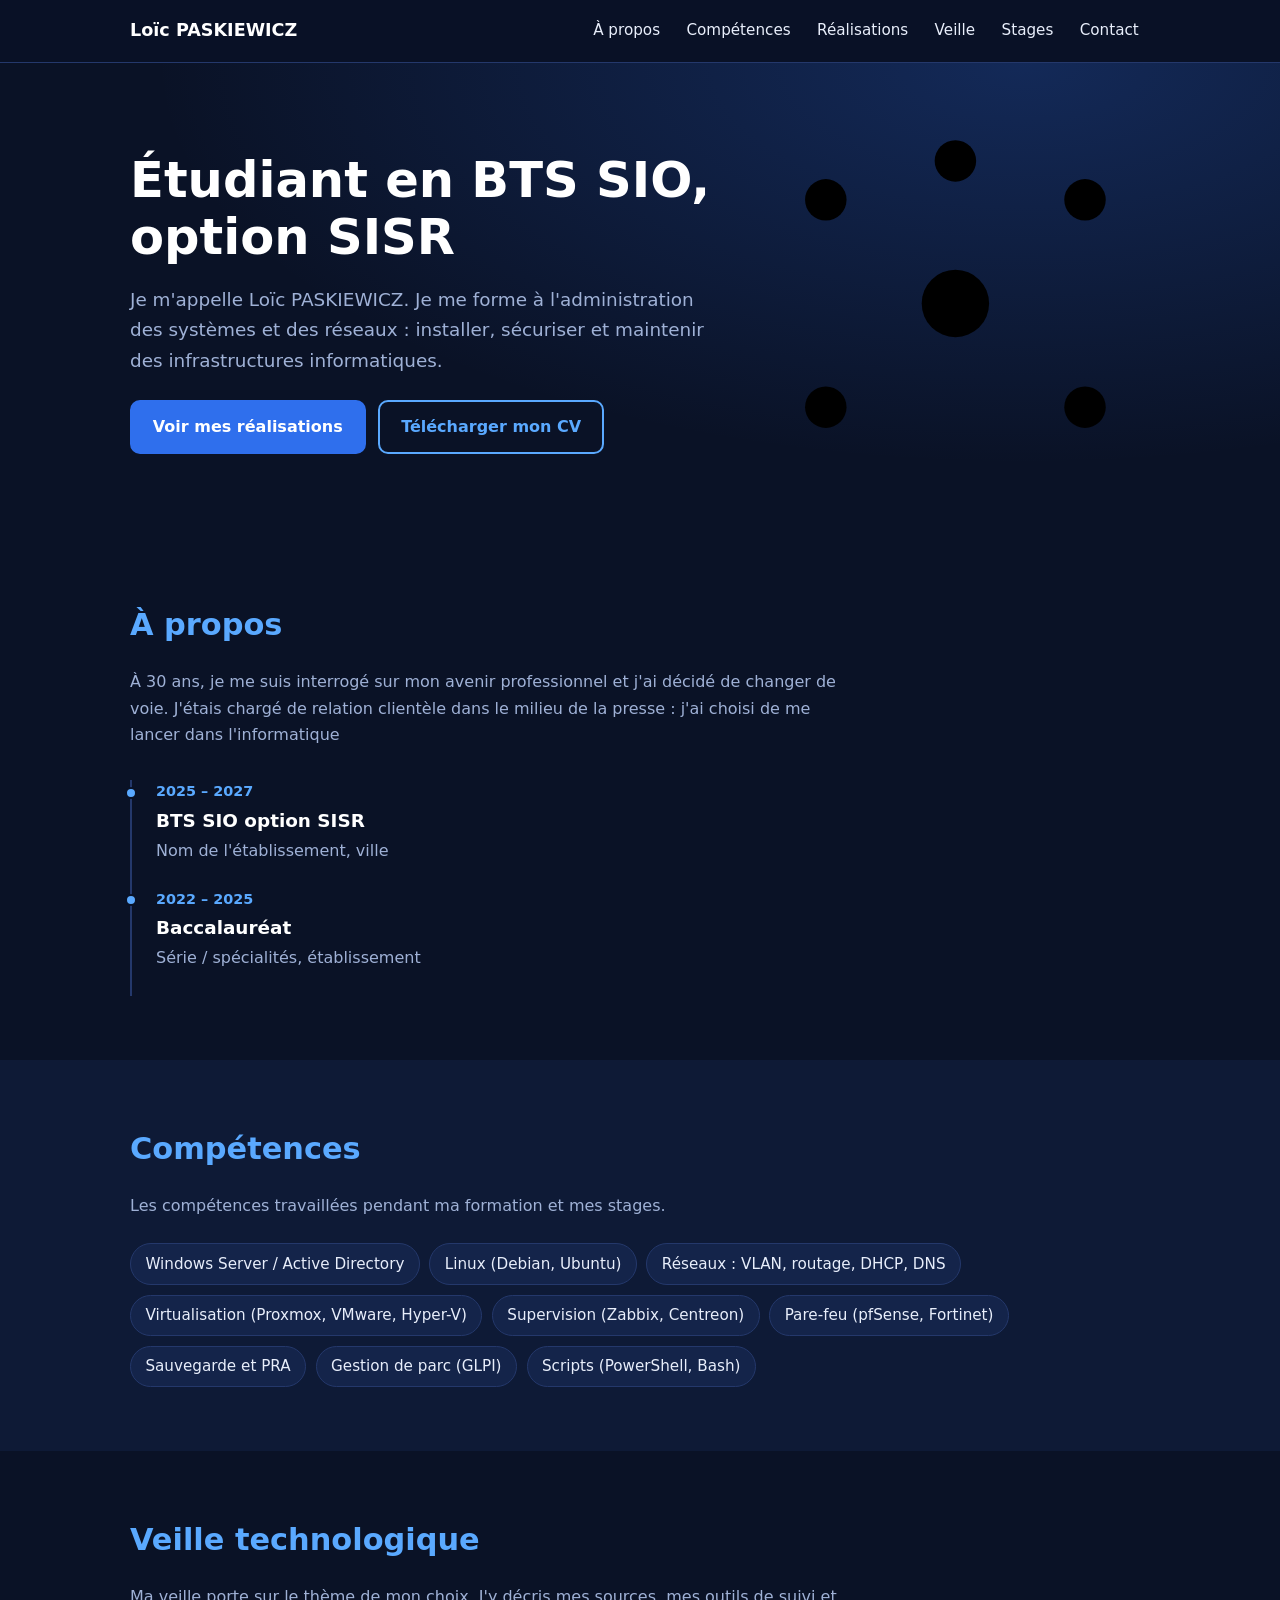
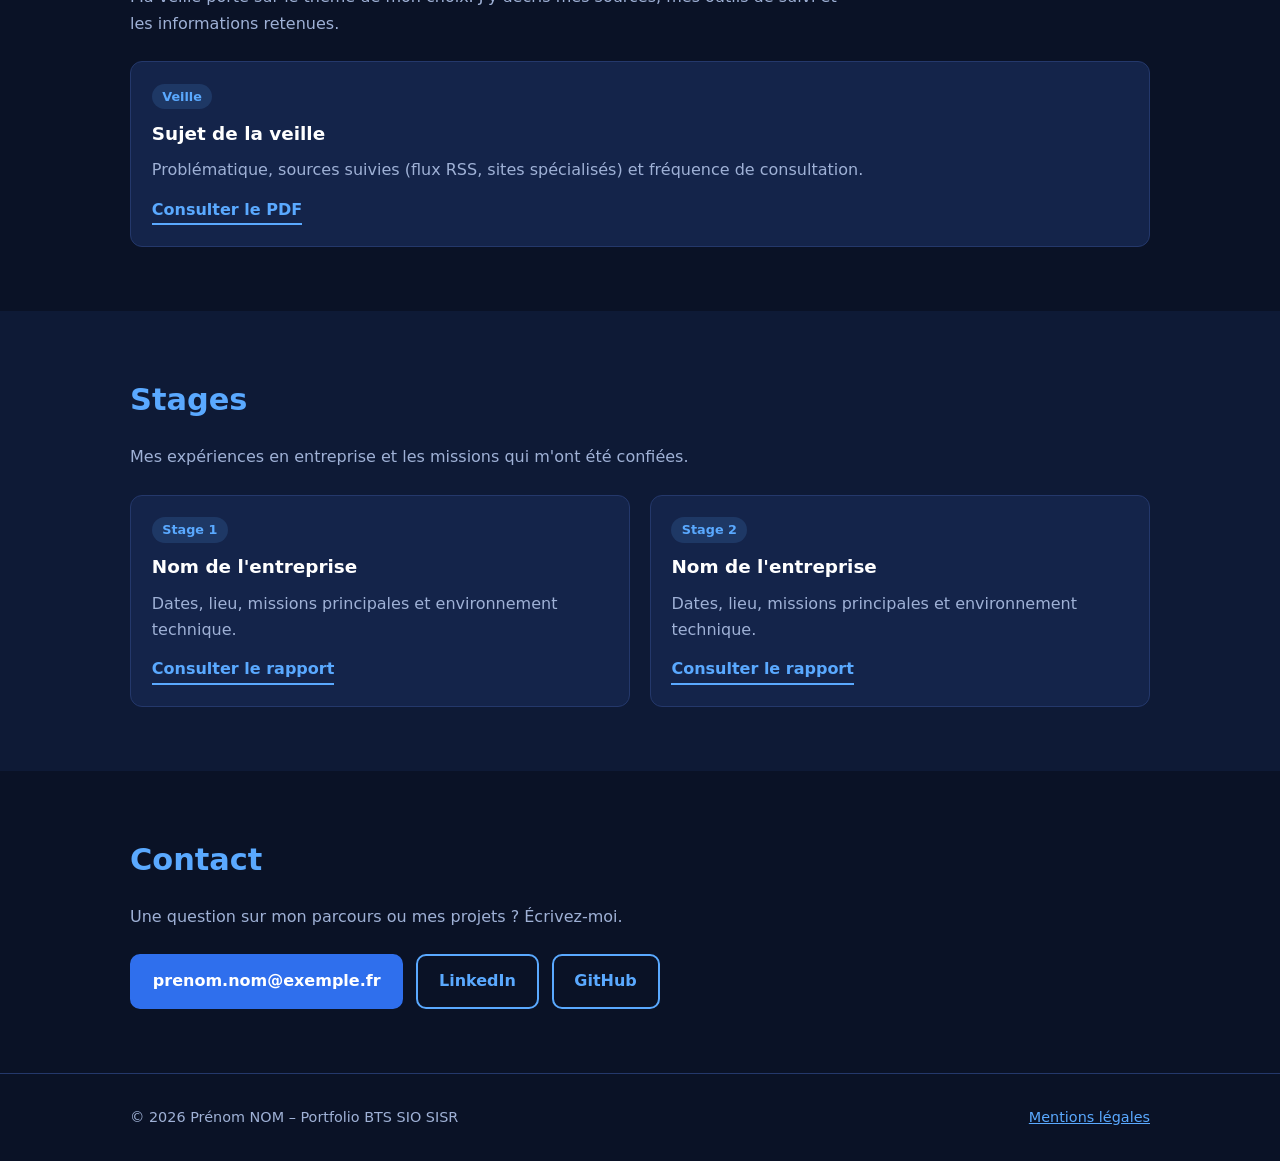
==== commit 5789b404: "Update index.html" ====
--- a/index.html
+++ b/index.html
@@ -3,14 +3,14 @@
 <head>
 <meta charset="utf-8">
 <meta name="viewport" content="width=device-width, initial-scale=1">
-<title>Prénom NOM – Portfolio BTS SIO option SISR</title>
-<meta name="description" content="Portfolio de Prénom NOM, étudiant en BTS SIO option SISR : réalisations, veille technologique et stages.">
+<title>Loïc PASKIEWICZ – Portfolio BTS SIO option SISR</title>
+<meta name="description" content="Portfolio de Loïc PASKIEWICZ, étudiant en BTS SIO option SISR : réalisations, veille technologique et stages.">
 <link rel="stylesheet" href="style.css">
 </head>
 <body>
 <header>
   <div class="wrap">
-    <a class="brand" href="#accueil">Prénom NOM</a>
+    <a class="brand" href="#accueil">Loïc PASKIEWICZ</a>
     <nav aria-label="Navigation principale">
       <ul>
         <li><a href="#apropos">À propos</a></li>
@@ -29,7 +29,7 @@
   <div class="wrap">
     <div>
       <h1>Étudiant en BTS SIO, option SISR</h1>
-      <p class="lead">Je m'appelle Prénom NOM. Je me forme à l'administration des systèmes et des réseaux : installer, sécuriser et maintenir des infrastructures informatiques.</p>
+      <p class="lead">Je m'appelle Loïc PASKIEWICZ. Je me forme à l'administration des systèmes et des réseaux : installer, sécuriser et maintenir des infrastructures informatiques.</p>
       <div class="btns">
         <a class="btn" href="realisations.html">Voir mes réalisations</a>
         <a class="btn alt" href="docs/cv.pdf">Télécharger mon CV</a>
@@ -49,7 +49,7 @@
 <section id="apropos">
   <div class="wrap">
     <h2>À propos</h2>
-    <p class="intro">Présentez-vous en quelques lignes : votre parcours, ce qui vous a attiré vers les réseaux et la cybersécurité, et votre projet après le BTS (poursuite d'études, alternance, emploi).</p>
+    <p class="intro">À 30 ans, je me suis interrogé sur mon avenir professionnel et j'ai décidé de changer de voie. J'étais chargé de relation clientèle dans le milieu de la presse : j'ai choisi de me lancer dans l'informatique</p>
     <ul class="timeline">
       <li><time>2025 – 2027</time><h3>BTS SIO option SISR</h3>Nom de l'établissement, ville</li>
       <li><time>2022 – 2025</time><h3>Baccalauréat</h3>Série / spécialités, établissement</li>
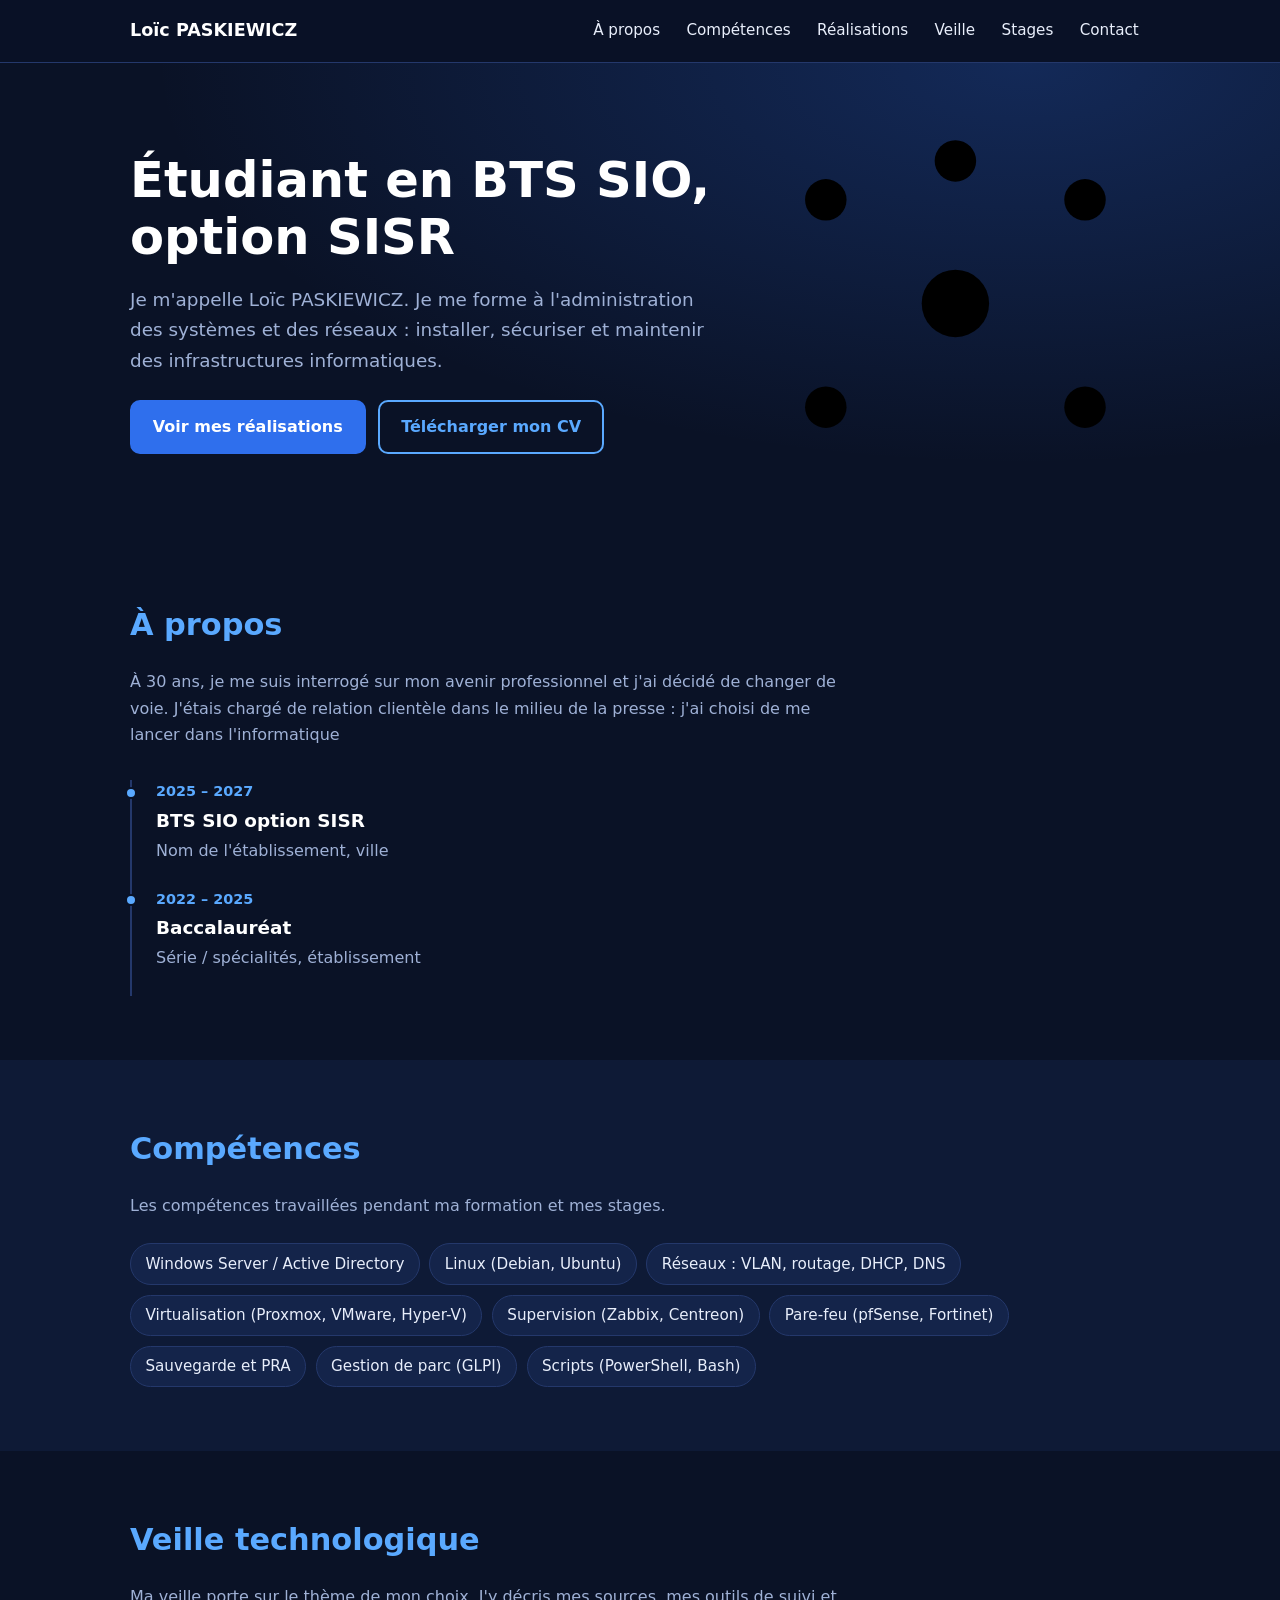
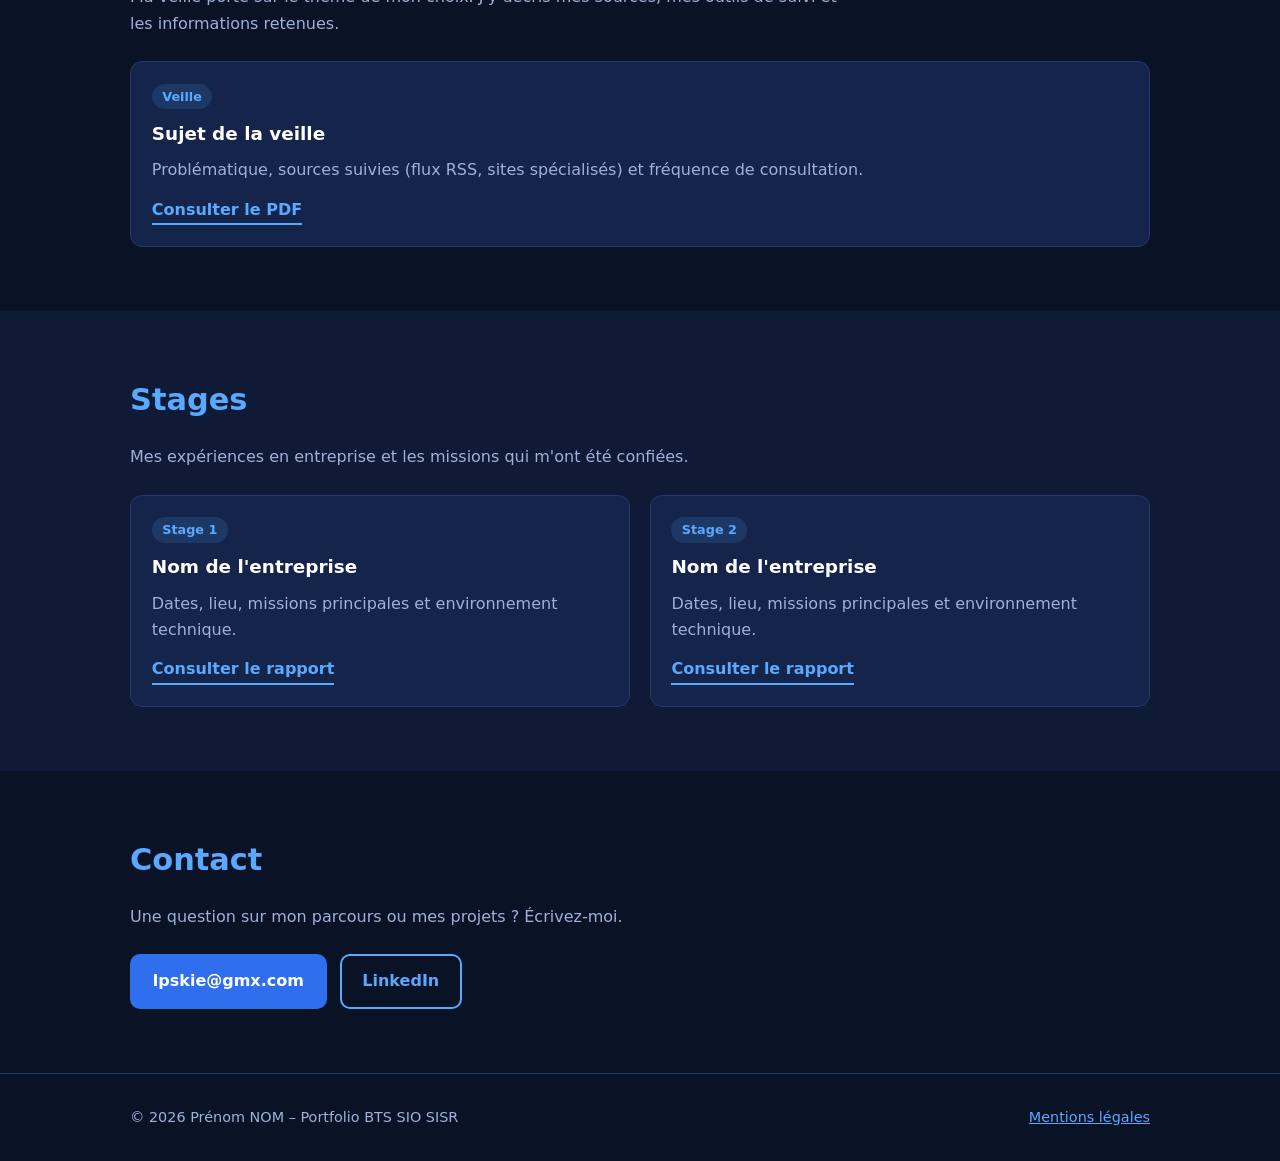
==== commit 27c98551: "Update index.html" ====
--- a/index.html
+++ b/index.html
@@ -118,9 +118,8 @@
     <h2>Contact</h2>
     <p class="intro">Une question sur mon parcours ou mes projets ? Écrivez-moi.</p>
     <div class="btns">
-      <a class="btn" href="mailto:prenom.nom@exemple.fr">prenom.nom@exemple.fr</a>
-      <a class="btn alt" href="https://www.linkedin.com/in/votre-profil">LinkedIn</a>
-      <a class="btn alt" href="https://github.com/votre-profil">GitHub</a>
+      <a class="btn" href="mailto:lpskie@gmx.com">lpskie@gmx.com</a>
+      <a class="btn alt" href="https://www.linkedin.com/in/lo%C3%AFc-paskiewicz-340488150/">LinkedIn</a>
     </div>
   </div>
 </section>
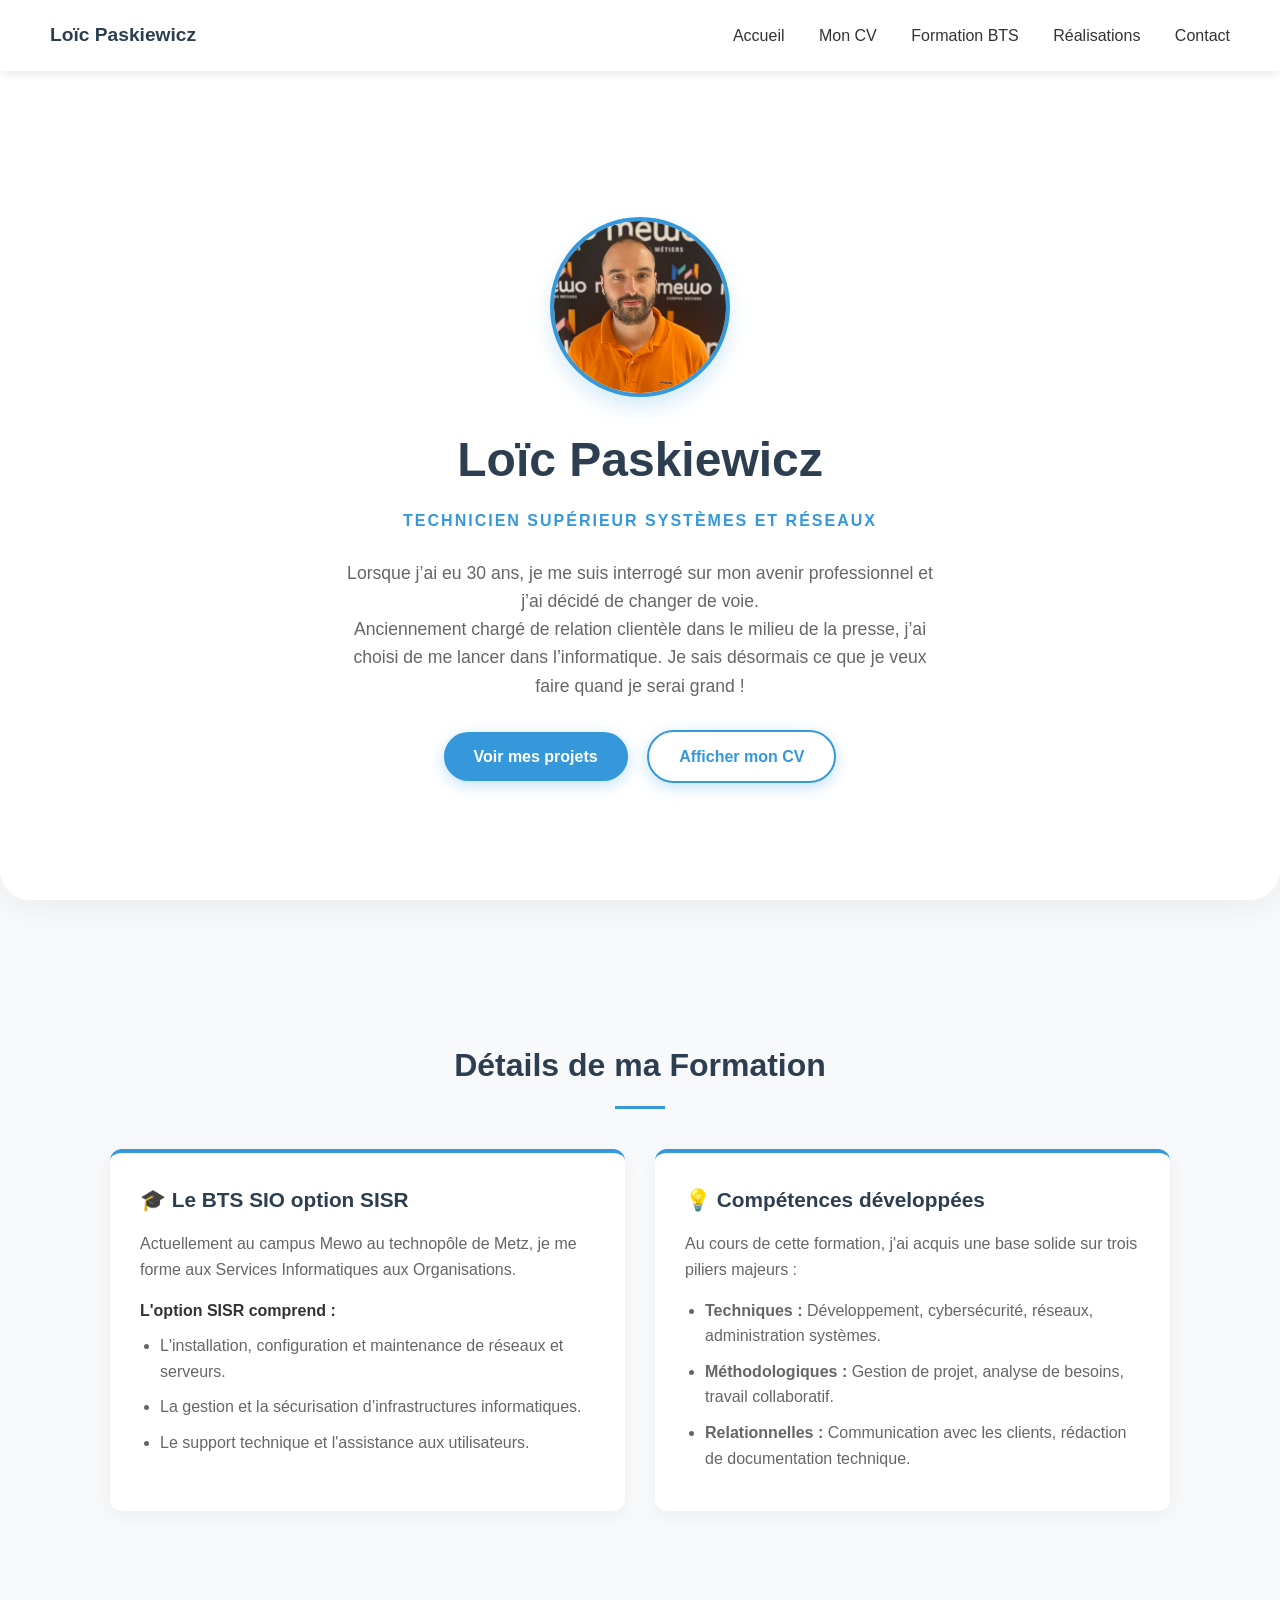
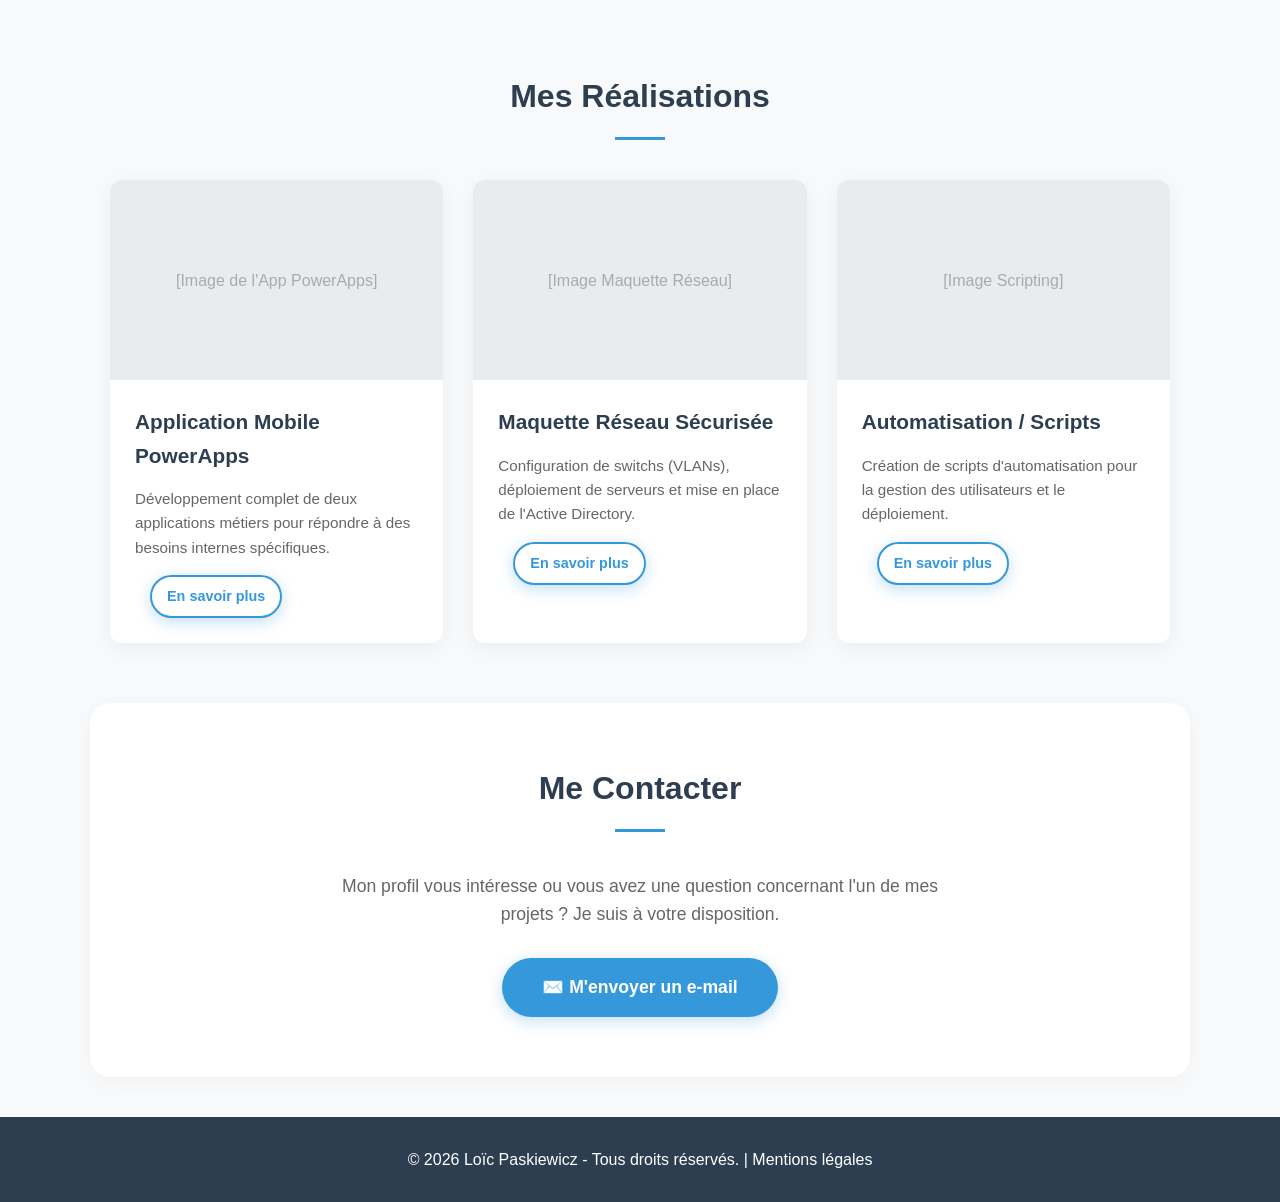
==== commit c60ca099: "Add files via upload" ====
--- a/index.html
+++ b/index.html
@@ -1,135 +1,199 @@
-<!DOCTYPE html>
-<html lang="fr">
-<head>
-<meta charset="utf-8">
-<meta name="viewport" content="width=device-width, initial-scale=1">
-<title>Loïc PASKIEWICZ – Portfolio BTS SIO option SISR</title>
-<meta name="description" content="Portfolio de Loïc PASKIEWICZ, étudiant en BTS SIO option SISR : réalisations, veille technologique et stages.">
-<link rel="stylesheet" href="style.css">
-</head>
-<body>
-<header>
-  <div class="wrap">
-    <a class="brand" href="#accueil">Loïc PASKIEWICZ</a>
-    <nav aria-label="Navigation principale">
-      <ul>
-        <li><a href="#apropos">À propos</a></li>
-        <li><a href="#competences">Compétences</a></li>
-        <li><a href="realisations.html">Réalisations</a></li>
-        <li><a href="#veille">Veille</a></li>
-        <li><a href="#stages">Stages</a></li>
-        <li><a href="#contact">Contact</a></li>
-      </ul>
-    </nav>
-  </div>
-</header>
-
-<main>
-<div class="hero" id="accueil">
-  <div class="wrap">
-    <div>
-      <h1>Étudiant en BTS SIO, option SISR</h1>
-      <p class="lead">Je m'appelle Loïc PASKIEWICZ. Je me forme à l'administration des systèmes et des réseaux : installer, sécuriser et maintenir des infrastructures informatiques.</p>
-      <div class="btns">
-        <a class="btn" href="realisations.html">Voir mes réalisations</a>
-        <a class="btn alt" href="docs/cv.pdf">Télécharger mon CV</a>
-      </div>
-    </div>
-    <svg class="topo" viewBox="0 0 300 260" role="img" aria-label="Schéma de réseau simplifié">
-      <line x1="150" y1="130" x2="50" y2="50"/><line x1="150" y1="130" x2="250" y2="50"/>
-      <line x1="150" y1="130" x2="50" y2="210"/><line x1="150" y1="130" x2="250" y2="210"/>
-      <line x1="150" y1="130" x2="150" y2="20"/>
-      <circle cx="50" cy="50" r="16"/><circle cx="250" cy="50" r="16"/>
-      <circle cx="50" cy="210" r="16"/><circle cx="250" cy="210" r="16"/><circle cx="150" cy="20" r="16"/>
-      <circle class="core" cx="150" cy="130" r="26"/>
-    </svg>
-  </div>
-</div>
-
-<section id="apropos">
-  <div class="wrap">
-    <h2>À propos</h2>
-    <p class="intro">À 30 ans, je me suis interrogé sur mon avenir professionnel et j'ai décidé de changer de voie. J'étais chargé de relation clientèle dans le milieu de la presse : j'ai choisi de me lancer dans l'informatique</p>
-    <ul class="timeline">
-      <li><time>2025 – 2027</time><h3>BTS SIO option SISR</h3>Nom de l'établissement, ville</li>
-      <li><time>2022 – 2025</time><h3>Baccalauréat</h3>Série / spécialités, établissement</li>
-    </ul>
-  </div>
-</section>
-
-<section id="competences">
-  <div class="wrap">
-    <h2>Compétences</h2>
-    <p class="intro">Les compétences travaillées pendant ma formation et mes stages.</p>
-    <ul class="skills">
-      <li>Windows Server / Active Directory</li>
-      <li>Linux (Debian, Ubuntu)</li>
-      <li>Réseaux : VLAN, routage, DHCP, DNS</li>
-      <li>Virtualisation (Proxmox, VMware, Hyper-V)</li>
-      <li>Supervision (Zabbix, Centreon)</li>
-      <li>Pare-feu (pfSense, Fortinet)</li>
-      <li>Sauvegarde et PRA</li>
-      <li>Gestion de parc (GLPI)</li>
-      <li>Scripts (PowerShell, Bash)</li>
-    </ul>
-  </div>
-</section>
-
-
-
-<section id="veille">
-  <div class="wrap">
-    <h2>Veille technologique</h2>
-    <p class="intro">Ma veille porte sur le thème de mon choix. J'y décris mes sources, mes outils de suivi et les informations retenues.</p>
-    <div class="grid">
-      <article class="card">
-        <span class="tag">Veille</span>
-        <h3>Sujet de la veille</h3>
-        <p>Problématique, sources suivies (flux RSS, sites spécialisés) et fréquence de consultation.</p>
-        <a class="more" href="docs/veille.pdf">Consulter le PDF</a>
-      </article>
-    </div>
-  </div>
-</section>
-
-<section id="stages">
-  <div class="wrap">
-    <h2>Stages</h2>
-    <p class="intro">Mes expériences en entreprise et les missions qui m'ont été confiées.</p>
-    <div class="grid">
-      <article class="card">
-        <span class="tag">Stage 1</span>
-        <h3>Nom de l'entreprise</h3>
-        <p>Dates, lieu, missions principales et environnement technique.</p>
-        <a class="more" href="docs/stage-1.pdf">Consulter le rapport</a>
-      </article>
-      <article class="card">
-        <span class="tag">Stage 2</span>
-        <h3>Nom de l'entreprise</h3>
-        <p>Dates, lieu, missions principales et environnement technique.</p>
-        <a class="more" href="docs/stage-2.pdf">Consulter le rapport</a>
-      </article>
-    </div>
-  </div>
-</section>
-
-<section id="contact">
-  <div class="wrap">
-    <h2>Contact</h2>
-    <p class="intro">Une question sur mon parcours ou mes projets ? Écrivez-moi.</p>
-    <div class="btns">
-      <a class="btn" href="mailto:lpskie@gmx.com">lpskie@gmx.com</a>
-      <a class="btn alt" href="https://www.linkedin.com/in/lo%C3%AFc-paskiewicz-340488150/">LinkedIn</a>
-    </div>
-  </div>
-</section>
-</main>
-
-<footer>
-  <div class="wrap">
-    <span>© 2026 Prénom NOM – Portfolio BTS SIO SISR</span>
-    <a href="mentions-legales.html">Mentions légales</a>
-  </div>
-</footer>
-</body>
-</html>
+<!DOCTYPE html>
+<html lang="fr">
+<head>
+    <meta charset="UTF-8">
+    <meta name="viewport" content="width=device-width, initial-scale=1.0">
+    <title>Portfolio - Loïc Paskiewicz | BTS SIO SISR</title>
+    <style>
+        :root {
+            --primary-color: #2c3e50;
+            --accent-color: #3498db;
+            --accent-hover: #2980b9;
+            --bg-color: #f8f9fa;
+            --section-bg: #ffffff;
+            --text-color: #333333;
+            --text-light: #666666;
+        }
+
+        * {
+            margin: 0;
+            padding: 0;
+            box-sizing: border-box;
+            scroll-behavior: smooth;
+        }
+
+        body {
+            font-family: 'Segoe UI', Tahoma, Geneva, Verdana, sans-serif;
+            background-color: var(--bg-color);
+            color: var(--text-color);
+            line-height: 1.6;
+        }
+
+        /* Navigation */
+        nav {
+            background-color: white;
+            box-shadow: 0 2px 10px rgba(0,0,0,0.1);
+            position: fixed;
+            width: 100%;
+            top: 0;
+            z-index: 1000;
+            display: flex;
+            justify-content: space-between;
+            padding: 20px 50px;
+            align-items: center;
+        }
+
+        .logo { font-weight: bold; font-size: 1.2rem; color: var(--primary-color); }
+        .nav-links a { text-decoration: none; color: var(--text-color); margin-left: 30px; font-weight: 500; transition: color 0.3s; }
+        .nav-links a:hover { color: var(--accent-color); }
+
+        /* Sections */
+        section { padding: 100px 20px 60px; max-width: 1100px; margin: 0 auto; }
+        .section-title { color: var(--primary-color); font-size: 2rem; text-align: center; margin-bottom: 40px; position: relative; }
+        .section-title::after { content: ''; display: block; width: 50px; height: 3px; background: var(--accent-color); margin: 15px auto 0; }
+
+        /* Hero */
+        .hero { display: flex; align-items: center; justify-content: center; min-height: 100vh; text-align: center; flex-direction: column; background-color: var(--section-bg); border-radius: 0 0 30px 30px; box-shadow: 0 10px 30px rgba(0,0,0,0.05); margin-bottom: 40px; padding-top: 100px; }
+        .profile-photo { width: 180px; height: 180px; border-radius: 50%; object-fit: cover; border: 4px solid var(--accent-color); box-shadow: 0 10px 20px rgba(52, 152, 219, 0.2); margin-bottom: 25px; }
+        .hero h1 { font-size: 3rem; color: var(--primary-color); margin-bottom: 10px; }
+        .hero-subtitle { color: var(--accent-color); font-weight: bold; text-transform: uppercase; letter-spacing: 2px; margin-bottom: 25px; }
+        .intro-text { max-width: 600px; color: var(--text-light); font-size: 1.1rem; margin-bottom: 30px; }
+
+        /* Boutons */
+        .btn { display: inline-block; background-color: var(--accent-color); color: white; padding: 12px 30px; text-decoration: none; border-radius: 50px; font-weight: bold; transition: all 0.3s ease; box-shadow: 0 4px 15px rgba(52, 152, 219, 0.3); border: none; cursor: pointer; }
+        .btn:hover { background-color: var(--accent-hover); transform: translateY(-2px); }
+        .btn-outline { background-color: transparent; color: var(--accent-color); border: 2px solid var(--accent-color); margin-left: 15px; }
+        .btn-outline:hover { background-color: var(--accent-color); color: white; }
+        .btn-large { padding: 15px 40px; font-size: 1.1rem; }
+
+        /* Grilles & Cartes */
+        .info-grid, .projects-grid { display: grid; grid-template-columns: repeat(auto-fit, minmax(300px, 1fr)); gap: 30px; }
+        .card, .project-card { background: white; padding: 30px; border-radius: 12px; box-shadow: 0 5px 20px rgba(0,0,0,0.05); }
+        .card { border-top: 4px solid var(--accent-color); }
+        .card h3, .project-content h4 { color: var(--primary-color); margin-bottom: 15px; font-size: 1.3rem; }
+        .card ul { padding-left: 20px; color: var(--text-light); }
+        .card li { margin-bottom: 10px; }
+        .project-card { padding: 0; overflow: hidden; transition: transform 0.3s; }
+        .project-card:hover { transform: translateY(-5px); }
+        .project-img { width: 100%; height: 200px; background-color: #e9ecef; display: flex; align-items: center; justify-content: center; color: #aaa; }
+        .project-content { padding: 25px; }
+        .project-content p { color: var(--text-light); font-size: 0.95rem; margin-bottom: 15px; }
+
+        /* Contact Section */
+        #contact {
+            text-align: center;
+            background-color: var(--section-bg);
+            border-radius: 20px;
+            box-shadow: 0 5px 20px rgba(0,0,0,0.03);
+            margin-bottom: 40px;
+            padding: 60px 20px;
+        }
+
+        footer { background-color: var(--primary-color); color: white; text-align: center; padding: 30px 20px; margin-top: 20px; }
+
+        @media (max-width: 768px) {
+            nav { flex-direction: column; padding: 15px; }
+            .nav-links { margin-top: 15px; display: flex; flex-wrap: wrap; justify-content: center; gap: 10px; }
+            .nav-links a { margin: 0 5px; font-size: 0.9rem; }
+            .hero h1 { font-size: 2.2rem; }
+            .btn-outline { margin-left: 0; margin-top: 15px; }
+        }
+    </style>
+</head>
+<body>
+
+    <nav>
+        <div class="logo">Loïc Paskiewicz</div>
+        <div class="nav-links">
+            <a href="#accueil">Accueil</a>
+            <a href="cv.html">Mon CV</a>
+            <a href="#formation">Formation BTS</a>
+            <a href="#realisations">Réalisations</a>
+            <a href="#contact">Contact</a>
+        </div>
+    </nav>
+
+    <header id="accueil" class="hero">
+        <img src="moi mewo.jpg" alt="Loïc Paskiewicz" class="profile-photo">
+        <h1>Loïc Paskiewicz</h1>
+        <div class="hero-subtitle">Technicien Supérieur Systèmes et Réseaux</div>
+        <div class="intro-text">
+            <p>Lorsque j’ai eu 30 ans, je me suis interrogé sur mon avenir professionnel et j’ai décidé de changer de voie.</p>
+            <p>Anciennement chargé de relation clientèle dans le milieu de la presse, j’ai choisi de me lancer dans l’informatique. Je sais désormais ce que je veux faire quand je serai grand !</p>
+        </div>
+        <div>
+            <a href="#realisations" class="btn">Voir mes projets</a>
+            <a href="cv.html" class="btn btn-outline">Afficher mon CV</a>
+        </div>
+    </header>
+
+    <section id="formation">
+        <h2 class="section-title">Détails de ma Formation</h2>
+        <div class="info-grid">
+            <div class="card">
+                <h3>🎓 Le BTS SIO option SISR</h3>
+                <p style="margin-bottom: 15px; color: var(--text-light);">Actuellement au campus Mewo au technopôle de Metz, je me forme aux Services Informatiques aux Organisations.</p>
+                <strong>L'option SISR comprend :</strong>
+                <ul style="margin-top: 10px;">
+                    <li>L'installation, configuration et maintenance de réseaux et serveurs.</li>
+                    <li>La gestion et la sécurisation d’infrastructures informatiques.</li>
+                    <li>Le support technique et l'assistance aux utilisateurs.</li>
+                </ul>
+            </div>
+            <div class="card">
+                <h3>💡 Compétences développées</h3>
+                <p style="margin-bottom: 15px; color: var(--text-light);">Au cours de cette formation, j'ai acquis une base solide sur trois piliers majeurs :</p>
+                <ul style="margin-top: 10px;">
+                    <li><strong>Techniques :</strong> Développement, cybersécurité, réseaux, administration systèmes.</li>
+                    <li><strong>Méthodologiques :</strong> Gestion de projet, analyse de besoins, travail collaboratif.</li>
+                    <li><strong>Relationnelles :</strong> Communication avec les clients, rédaction de documentation technique.</li>
+                </ul>
+            </div>
+        </div>
+    </section>
+
+    <section id="realisations">
+        <h2 class="section-title">Mes Réalisations</h2>
+        <div class="projects-grid">
+            <div class="project-card">
+                <div class="project-img">[Image de l'App PowerApps]</div>
+                <div class="project-content">
+                    <h4>Application Mobile PowerApps</h4>
+                    <p>Développement complet de deux applications métiers pour répondre à des besoins internes spécifiques.</p>
+                    <a href="#" class="btn btn-outline" style="padding: 8px 15px; font-size: 0.9rem;">En savoir plus</a>
+                </div>
+            </div>
+            <div class="project-card">
+                <div class="project-img">[Image Maquette Réseau]</div>
+                <div class="project-content">
+                    <h4>Maquette Réseau Sécurisée</h4>
+                    <p>Configuration de switchs (VLANs), déploiement de serveurs et mise en place de l'Active Directory.</p>
+                    <a href="#" class="btn btn-outline" style="padding: 8px 15px; font-size: 0.9rem;">En savoir plus</a>
+                </div>
+            </div>
+            <div class="project-card">
+                <div class="project-img">[Image Scripting]</div>
+                <div class="project-content">
+                    <h4>Automatisation / Scripts</h4>
+                    <p>Création de scripts d'automatisation pour la gestion des utilisateurs et le déploiement.</p>
+                    <a href="#" class="btn btn-outline" style="padding: 8px 15px; font-size: 0.9rem;">En savoir plus</a>
+                </div>
+            </div>
+        </div>
+    </section>
+
+    <section id="contact">
+        <h2 class="section-title">Me Contacter</h2>
+        <p style="margin-bottom: 30px; color: var(--text-light); font-size: 1.1rem; max-width: 600px; margin-left: auto; margin-right: auto;">
+            Mon profil vous intéresse ou vous avez une question concernant l'un de mes projets ? Je suis à votre disposition.
+        </p>
+        <!-- Bouton mailto -->
+        <a href="mailto:lpskie@gmx.com" class="btn btn-large">✉️ M'envoyer un e-mail</a>
+    </section>
+
+    <footer>
+        <p>© 2026 Loïc Paskiewicz - Tous droits réservés. | Mentions légales</p>
+    </footer>
+
+</body>
+</html>
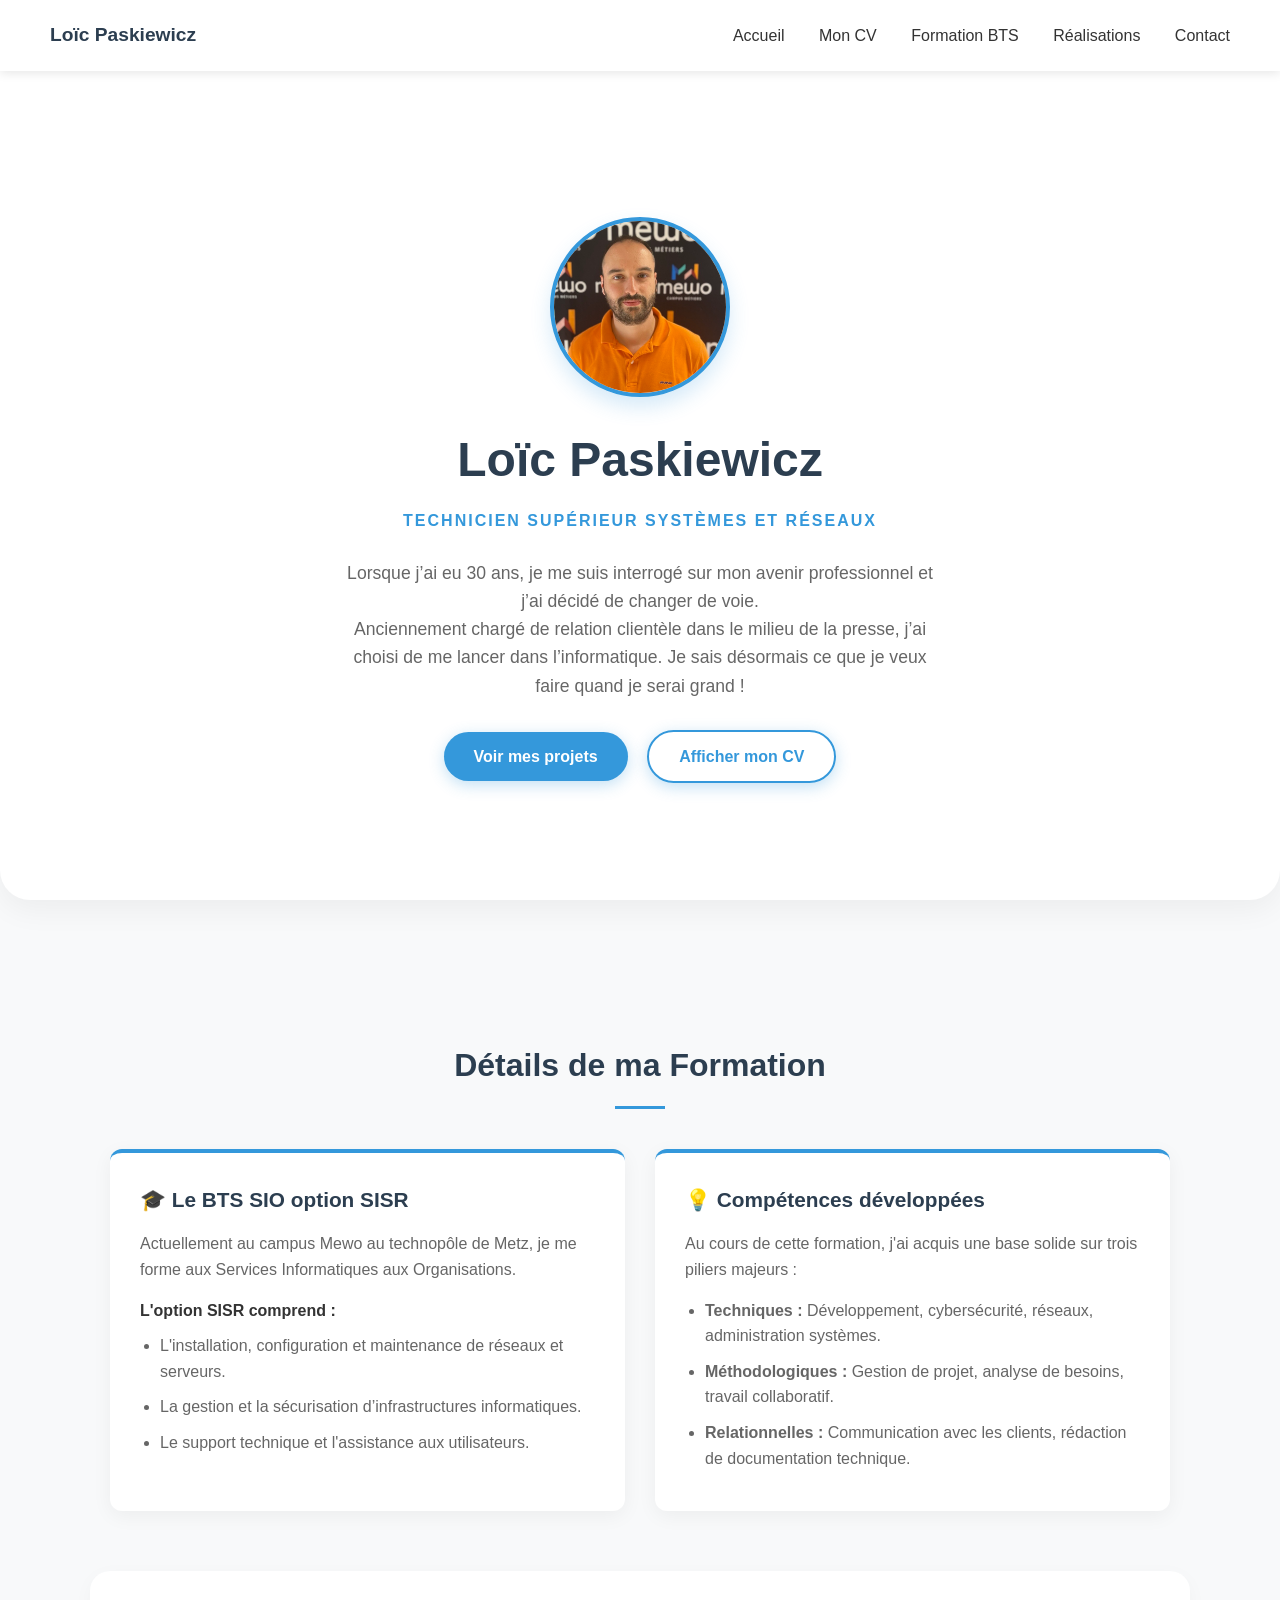
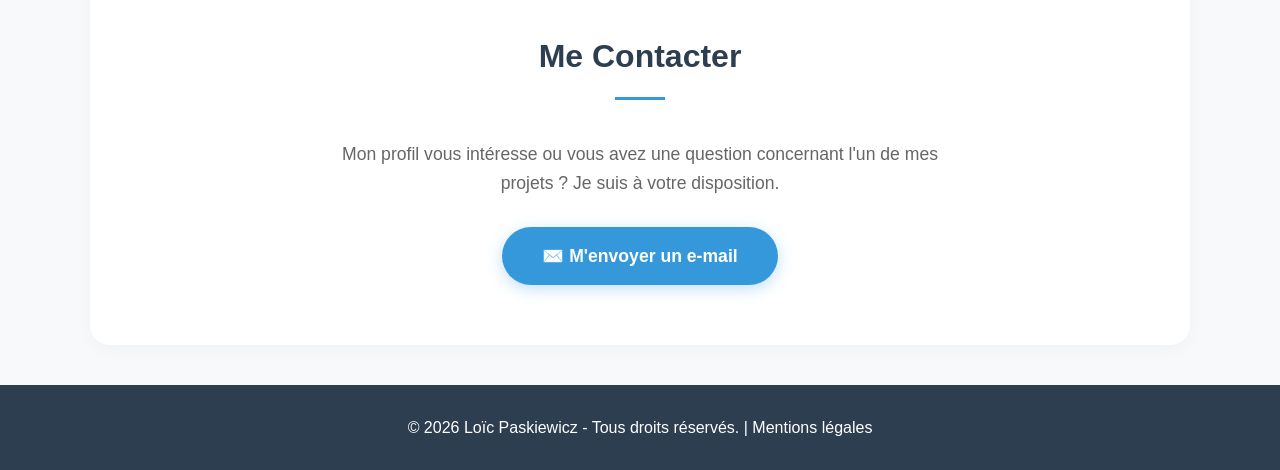
==== commit b8622f43: "Update index.html" ====
--- a/index.html
+++ b/index.html
@@ -108,7 +108,7 @@
             <a href="#accueil">Accueil</a>
             <a href="cv.html">Mon CV</a>
             <a href="#formation">Formation BTS</a>
-            <a href="#realisations">Réalisations</a>
+            <a href="realisations.html">Réalisations</a>
             <a href="#contact">Contact</a>
         </div>
     </nav>
@@ -152,35 +152,7 @@
         </div>
     </section>
 
-    <section id="realisations">
-        <h2 class="section-title">Mes Réalisations</h2>
-        <div class="projects-grid">
-            <div class="project-card">
-                <div class="project-img">[Image de l'App PowerApps]</div>
-                <div class="project-content">
-                    <h4>Application Mobile PowerApps</h4>
-                    <p>Développement complet de deux applications métiers pour répondre à des besoins internes spécifiques.</p>
-                    <a href="#" class="btn btn-outline" style="padding: 8px 15px; font-size: 0.9rem;">En savoir plus</a>
-                </div>
-            </div>
-            <div class="project-card">
-                <div class="project-img">[Image Maquette Réseau]</div>
-                <div class="project-content">
-                    <h4>Maquette Réseau Sécurisée</h4>
-                    <p>Configuration de switchs (VLANs), déploiement de serveurs et mise en place de l'Active Directory.</p>
-                    <a href="#" class="btn btn-outline" style="padding: 8px 15px; font-size: 0.9rem;">En savoir plus</a>
-                </div>
-            </div>
-            <div class="project-card">
-                <div class="project-img">[Image Scripting]</div>
-                <div class="project-content">
-                    <h4>Automatisation / Scripts</h4>
-                    <p>Création de scripts d'automatisation pour la gestion des utilisateurs et le déploiement.</p>
-                    <a href="#" class="btn btn-outline" style="padding: 8px 15px; font-size: 0.9rem;">En savoir plus</a>
-                </div>
-            </div>
-        </div>
-    </section>
+    
 
     <section id="contact">
         <h2 class="section-title">Me Contacter</h2>
@@ -196,4 +168,4 @@
     </footer>
 
 </body>
-</html>+</html>
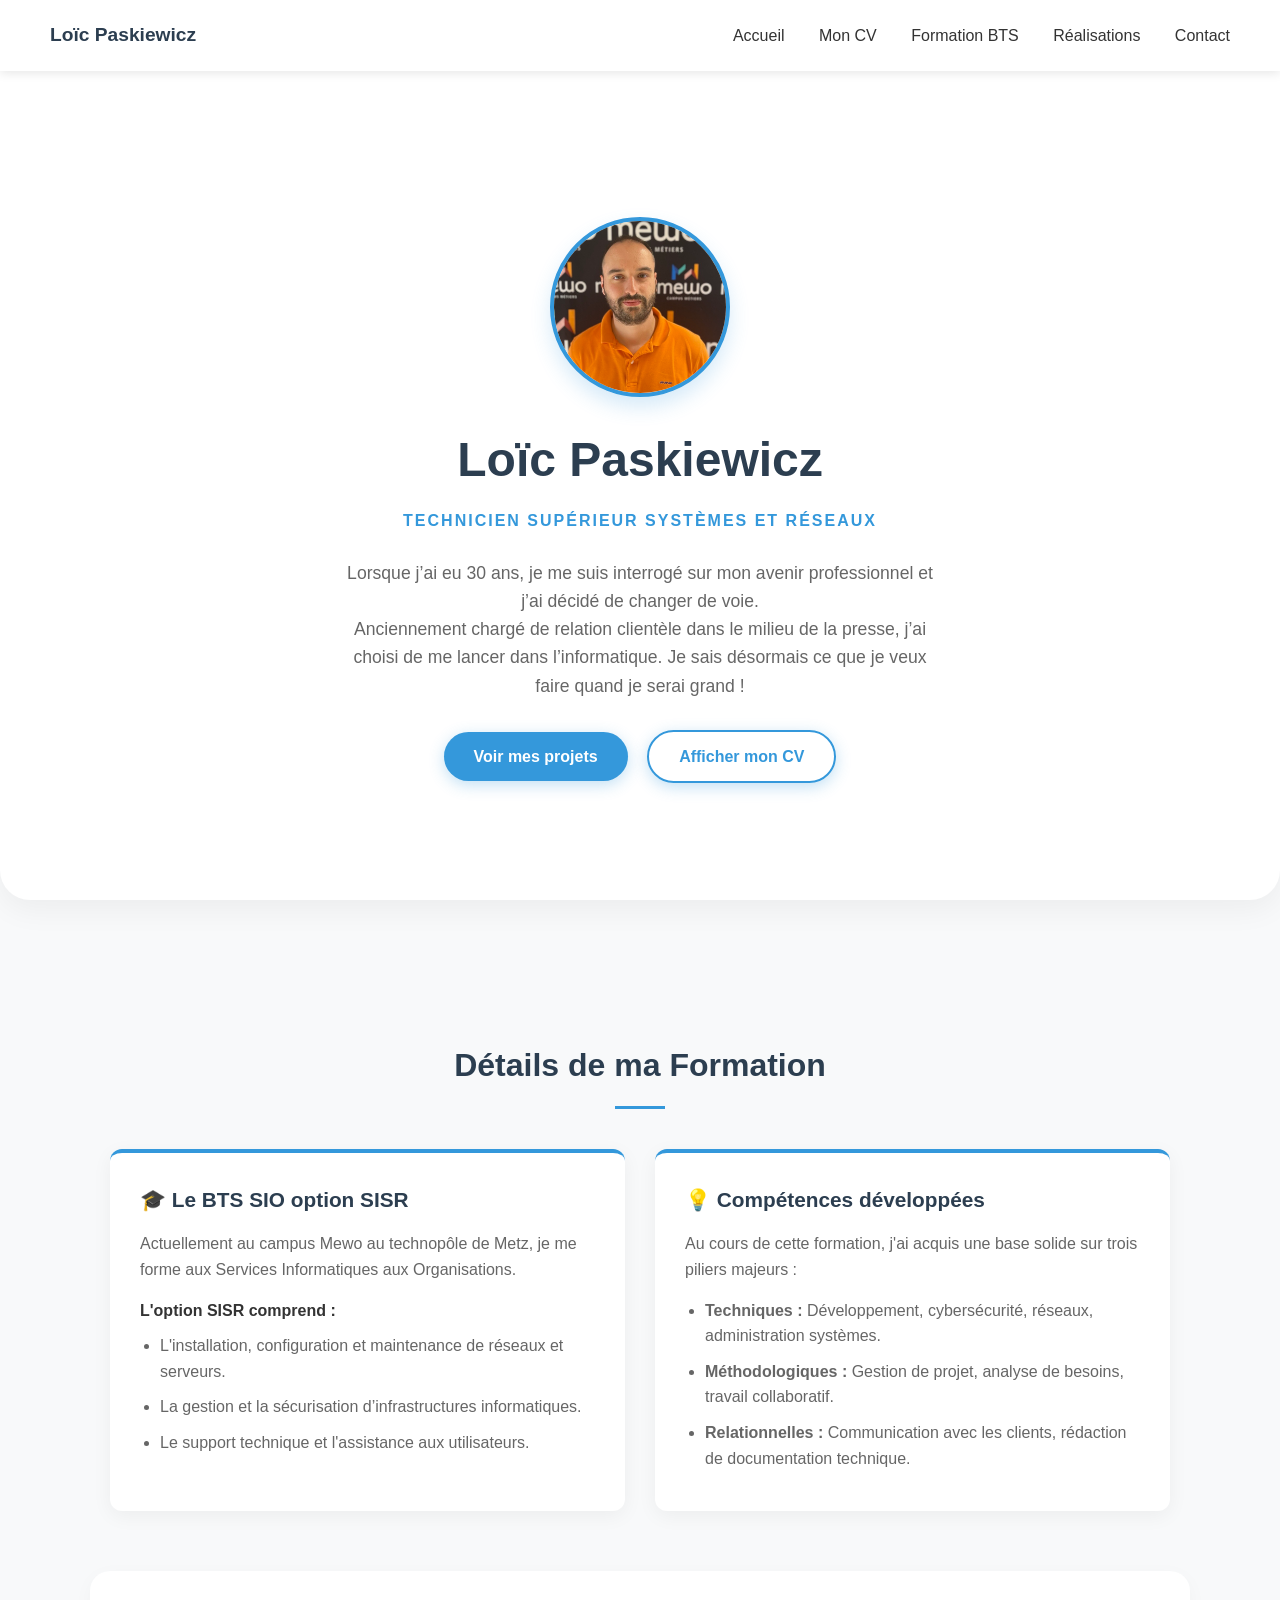
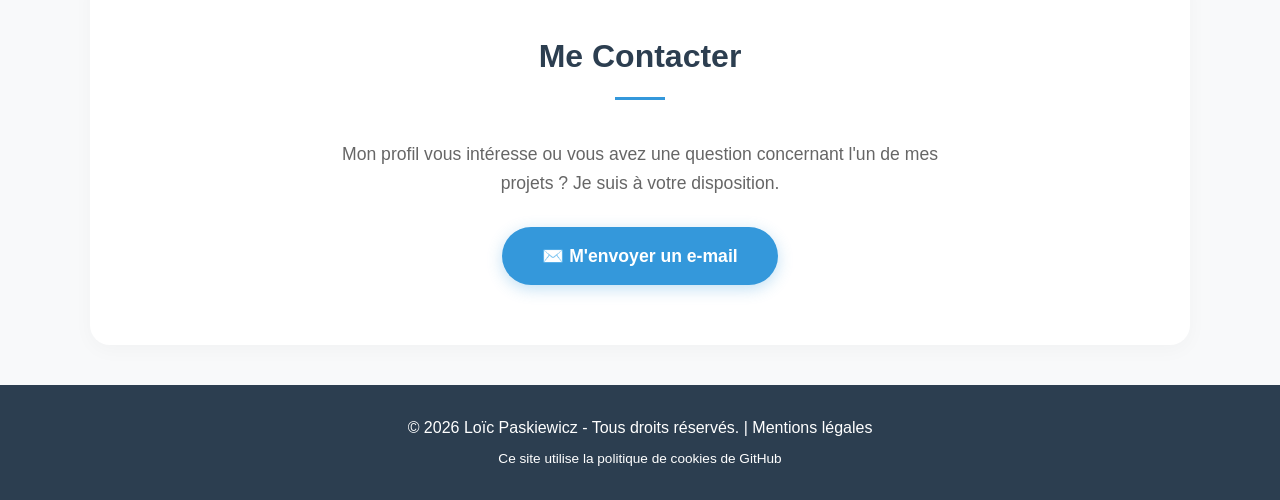
==== commit ea99f8cb: "Update index.html" ====
--- a/index.html
+++ b/index.html
@@ -165,6 +165,8 @@
 
     <footer>
         <p>© 2026 Loïc Paskiewicz - Tous droits réservés. | Mentions légales</p>
+<p style="margin-top: 8px; font-size: 0.85rem;">Ce site utilise la politique de cookies de GitHub</p>
+        
     </footer>
 
 </body>
